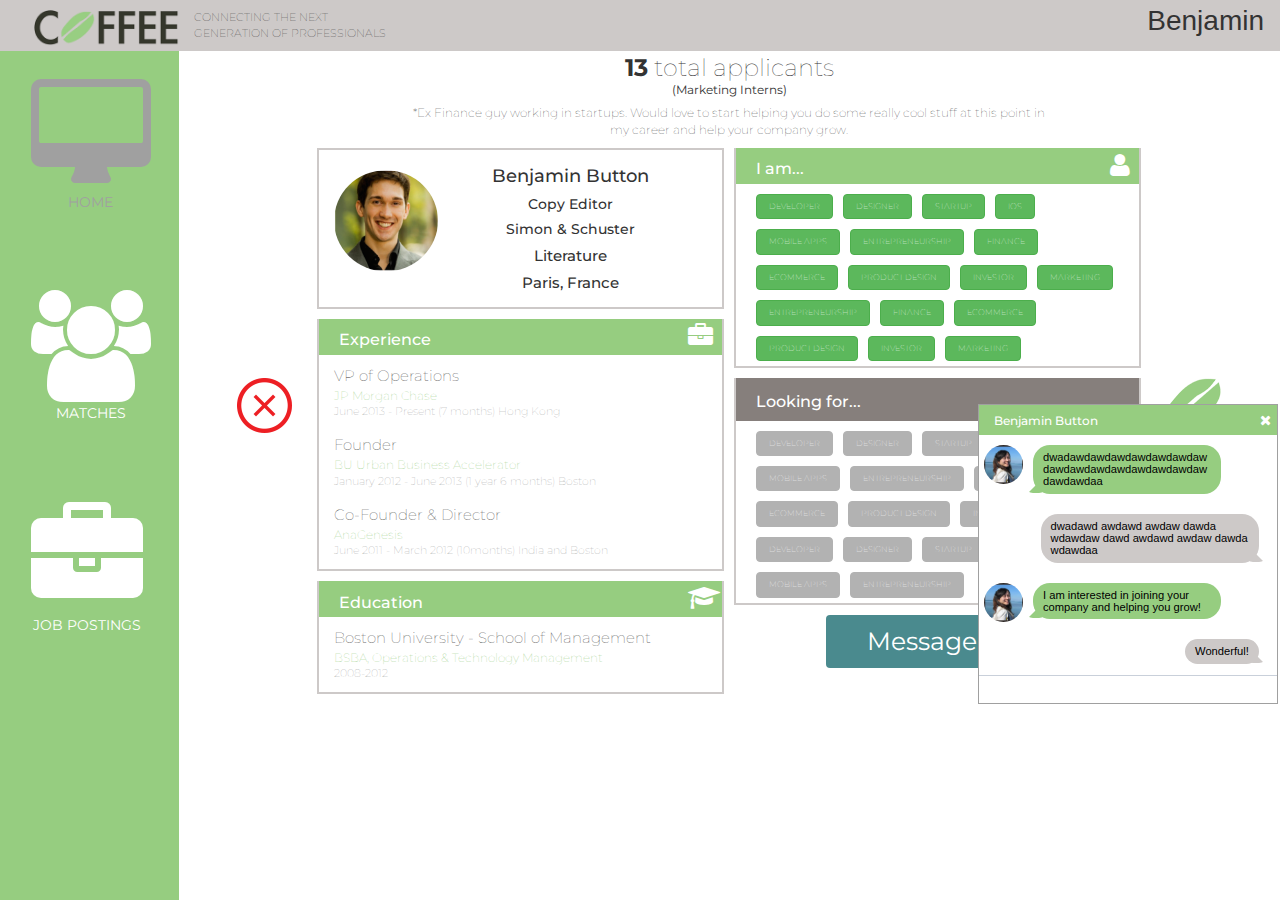
==== index.html @ e5b9ec15 "first commit" ====
<!DOCTYPE html>
<html lang="en">
  <head>
    <meta charset="utf-8">
    <meta http-equiv="X-UA-Compatible" content="IE=edge">
    <meta name="viewport" content="width=device-width, initial-scale=1">
    <meta name="description" content="">
    <meta name="author" content="">
    <link rel="icon" href="../../favicon.ico">
    <link rel="stylesheet" type="text/css" href="css/styles.css">
    <link rel="stylesheet" type="text/css" href="css/font-awesome.min.css">
    <link href='http://fonts.googleapis.com/css?family=Montserrat' rel='stylesheet' type='text/css'>
    <link rel="shortcut icon" href="img/coffeelogo.ico"/>
    <title>Coffee</title>

    <!-- Bootstrap core CSS -->
    <link href="css/bootstrap.min.css" rel="stylesheet">

    <!-- Custom styles for this template -->
    <link href="css/dashboard.css" rel="stylesheet">

    <script src="js/ie-emulation-modes-warning.js"></script>

    <!-- IE10 viewport hack for Surface/desktop Windows 8 bug -->
    <script src="js/ie10-viewport-bug-workaround.js"></script>

    <!-- HTML5 shim and Respond.js IE8 support of HTML5 elements and media queries -->
    <!--[if lt IE 9]>
      <script src="https://oss.maxcdn.com/html5shiv/3.7.2/html5shiv.min.js"></script>
      <script src="https://oss.maxcdn.com/respond/1.4.2/respond.min.js"></script>
    <![endif]-->

    <link rel="stylesheet" type="text/css" href="css/stylesheet.css">

    <script src="https://ajax.googleapis.com/ajax/libs/jquery/1.11.1/jquery.min.js"></script>
    <script type="text/javascript" src="js/jquery.easing.min.js"></script>
    <script type="text/javascript">
       
     </script>
  </head>

  <body>



    <div class="navbar navbar-inverse navbar-fixed-top" role="navigation">
      <div class="container-fluid">
        <div class="navbar-header">
          <button type="button" class="navbar-toggle" data-toggle="collapse" data-target=".navbar-collapse">
            <span class="sr-only">Toggle navigation</span>
            <span class="icon-bar"></span>
            <span class="icon-bar"></span>
            <span class="icon-bar"></span>
          </button>
          <a class="navbar-brand logo" href="#"><img src="img/logo.png" class="img-responsive" alt="Responsive image"></a>
        </div>
        <div id="punch-line"><p>Connecting the next generation of professionals</p></div>
        <div class="navbar name-identifier">
          <p id="user-name">Benjamin</p>
        </div>
      </div>
    </div> <!-- Nav Bar -->

    <div class="container-fluid">
      <div class="row">
        <div class="col-sm-3 col-md-2 sidebar">
          <ul class="nav nav-sidebar nav-tabs" role="tablist">
            <!-- <li class="active"><a href="#">Overview</a></li> -->
            
            <li class="active" id="no-highlight"><a href="#profile" role="tab" data-toggle="tab"><i class="fa fa-desktop"></i></i><span class="title">HOME</span></a></li>

            <li id="no-highlight"><a href="#matches" role="tab" data-toggle="tab"><i class="fa fa-users"></i><span class="title">MATCHES</span></a></li>
            <li id="no-highlight"><a href="#jobs" role="tab" data-toggle="tab"><i class="fa fa-briefcase"></i><span class="title">JOB POSTINGS</span></a></li>
          </ul>
          <!-- <ul class="nav nav-sidebar">
            <li><a href="">Nav item</a></li>
            <li><a href="">Nav item again</a></li>
            <li><a href="">One more nav</a></li>
            <li><a href="">Another nav item</a></li>
            <li><a href="">More navigation</a></li>
          </ul>
          <ul class="nav nav-sidebar">
            <li><a href="">Nav item again</a></li>
            <li><a href="">One more nav</a></li>
            <li><a href="">Another nav item</a></li>
          </ul> -->
        </div> <!-- Side Bar-->
        
        <div class="tab-content">
        <div class="tab-pane fade in active col-sm-9 col-sm-offset-3 col-md-10 col-md-offset-2 main" id="profile">
          <h3 class="text-center title"><strong>13</strong> total applicants</h3><p class="text-center quote">(Marketing Interns)</p>

          <div class="row placeholders wrapper">
            <div class="col-sm-1 swipe left">
              <button type="button" class="btn btn-reject"><img src="img/X.png"></button>
            </div>


            <div class="col-sm-10 placeholder" style="border: none;">
              <div class="popover-header"><p> *Ex Finance guy working in startups. Would love to start helping you do some really cool stuff at this point in my career and help your company grow.  </p></div>
              <div class="row">
                <div class="col-sm-6 left-col">
                  <div class="row">
                  <div class="col-sm-12 placeholder profile left-col">
                    <div class="row">
                      <div class="col-sm-4"><img class="img-responsive img-circle profile-pic" src="img/propic.png"></div>
                      <div class="col-sm-7">
                        <div class="sidebar-module sidebar-module-inset description">
                          <h4>Benjamin Button</h4>
                          <h5>Copy Editor</h5>
                          <h5>Simon & Schuster</h5>
                          <h6>Literature</h6>
                          <h6>Paris, France</h6>
                        </div>
                        </div>
                    </div>
                  </div>
                  </div>
                  <div class="row">
                    <div class="col-sm-12 placeholder left-col experience">
                    
                      <div class="col-sm-12 header"> <div class="col-sm-10"><h6 class="header-title">Experience</h6></div><div class="col-sm-1 col-sm-offset-1"><i class="fa fa-briefcase header-icon"></i></div></div>

                       <div class="row">
                        <div class="col-sm-12">
                          <h6 class="title-tag">VP of Operations</h6>
                          <p class="organization-tag">JP Morgan Chase</p>
                          <p class="time-tag">June 2013 - Present (7 months) Hong Kong</p>
                        </div>
                      </div>

                       <div class="row">
                        <div class="col-sm-12">
                          <h6 class="title-tag">Founder</h6>
                          <p class="organization-tag">BU Urban Business Accelerator</p>
                          <p class="time-tag">January 2012 - June 2013 (1 year 6 months) Boston</p>
                        </div>
                      </div>

                       <div class="row">
                        <div class="col-sm-12">
                          <h6 class="title-tag">Co-Founder & Director</h6>
                          <p class="organization-tag">AnaGenesis</p>
                          <p class="time-tag">June 2011 - March 2012 (10months) India and Boston</p>
                        </div>
                      </div>
                    </div>


                  </div>
                  <div class="row">
                    <div class="col-sm-12 placeholder left-col education">
                      <div class="col-sm-12 header"> <div class="col-sm-10"><h6 class="header-title">Education</h6></div><div class="col-sm-1 col-sm-offset-1"><i class="fa fa-graduation-cap header-icon"></i></div></div>
                      <div class="row">
                        <div class="col-sm-12">
                          <h6 class="title-tag">Boston University - School of Management</h6>
                          <p class="organization-tag">BSBA, Operations & Technology Management</p>
                          <p class="time-tag">2008-2012</p>
                        </div>
                      </div>
                    </div>
                    </div>
                </div>
                <div class="col-sm-6 right col">
                  <div class="row">
                    <div class="col-sm-12 placeholder right-col about">
                      <div class="col-sm-12 header" style="margin-bottom: 5px;"> <div class="col-sm-10"><h6 class="header-title">I am...</h6></div><div class="col-sm-1 col-sm-offset-1"><i class="fa fa-user header-icon"></i></div></div>
                      <div class="row">
                        <div class="col-sm-12">
                          <button class="btn btn-success user-tag">developer</button>
                          <button class="btn btn-success user-tag">designer</button>
                          <button class="btn btn-success user-tag">startup</button>
                          <button class="btn btn-success user-tag">iOS</button>
                          <button class="btn btn-success user-tag">Mobile Apps</button>
                          <button class="btn btn-success user-tag">Entrepreneurship</button>
                          <button class="btn btn-success user-tag">Finance</button>
                          <button class="btn btn-success user-tag">Ecommerce</button>
                          <button class="btn btn-success user-tag">Product Design</button>
                          <button class="btn btn-success user-tag">Investor</button>
                          <button class="btn btn-success user-tag">Marketing</button>

                          <button class="btn btn-success user-tag">Entrepreneurship</button>
                          <button class="btn btn-success user-tag">Finance</button>
                          <button class="btn btn-success user-tag">Ecommerce</button>
                          <button class="btn btn-success user-tag">Product Design</button>
                          <button class="btn btn-success user-tag">Investor</button>
                          <button class="btn btn-success user-tag">Marketing</button>

                        </div>
                      </div>
                    </div>
                  </div>
                  
                  <div class="row">
                    <div class="col-sm-12 placeholder right-col want">
                      <div class="col-sm-12 header-want" style="margin-bottom: 5px;"> <div class="col-sm-10"><h6 class="header-title">Looking for...</h6></div><div class="col-sm-1"></div></div>

                      <div class="row">
                        <div class="col-sm-12">
                          <button class="btn seeking-tag">developer</button>
                          <button class="btn seeking-tag">designer</button>
                          <button class="btn seeking-tag">startup</button>
                          <button class="btn seeking-tag">iOS</button>
                          <button class="btn seeking-tag">Mobile Apps</button>
                          <button class="btn seeking-tag">Entrepreneurship</button>
                          <button class="btn seeking-tag">Finance</button>
                          <button class="btn seeking-tag">Ecommerce</button>
                          <button class="btn seeking-tag">Product Design</button>
                          <button class="btn seeking-tag">Investor</button>
                          <button class="btn seeking-tag">Marketing</button>

                          <button class="btn seeking-tag">developer</button>
                          <button class="btn seeking-tag">designer</button>
                          <button class="btn seeking-tag">startup</button>
                          <button class="btn seeking-tag">iOS</button>
                          <button class="btn seeking-tag">Mobile Apps</button>
                          <button class="btn seeking-tag">Entrepreneurship</button>
                          



                        </div>
                      </div>
                    </div>
                  </div>
                  <div class="row">
                    <div class="col-sm-12 placeholder right-col message">
                    <button id="chatmessage" class="btn btn-message">Message <i class="fa fa-comment"></i></button>
                    </div>
                </div>
                </div>
              
           </div>


</div>
            <div class="col-sm-1 swipe right">
              <button type="button" class="btn btn-reject"><img src="img/coffeebean.png"></button>
            </div>
            
          </div>

        
 <div class="chatbox">
   <div class="row">
     <div class="col-sm-12 header stick" >
      <div class="chat-header">
       <h6 class="user-title">Benjamin Button</h6></div>
       <div class="uiSelector"><a class="" role="button"><i id="closechat" class="fa fa-times"></i></a></div>
     </div>
     <div class="chatter-wrap">
     <div class="col-sm-12 display-box">
      
      <div class="speech-col col-sm-12" id="speech-holder">
       
        <div class="row user-message">
          <div class="col-sm-2 image-col"><img class="img-responsive img-circle" src="img/manager.png"></div>
        <div class="col-sm-10"><p class="bubble green">dwadawdawdawdawdawdawdawdawdawdawdawdawdawdawdawdawdawdaa</p></div>
       </div>

       <div class="row sender-message">
         <div class="col-sm-12"><p class="bubble bubble-alt gray">dwadawd awdawd awdaw dawda wdawdaw dawd awdawd awdaw dawda wdawdaa</p></div>
       </div>
       


       <div class="row ">
          <div class="col-sm-2 image-col"><img class="img-responsive img-circle" src="img/manager.png"></div>
        <div class="col-sm-10"><p class="bubble green">I am interested in joining your company and helping you grow!</p></div>
       </div>

       <div class="row">
         <div class="col-sm-12">
           <p class="bubble bubble-alt gray">Wonderful!</p>
       <p class="bubble bubble-alt gray">How about we set up an interview for Monday afternoon?</p>
         </div>
       </div>

      </div>
       

     </div>
     <div class="col-sm-12 _552h"><textarea rows="1" id="chatwrite"class="chatinput"></textarea></div>
     </div>
   </div>
 </div>
        </div> <!--Profile-->




          <div class="tab-pane fade col-sm-9 col-sm-offset-3 col-md-10 col-md-offset-2 main" id="matches">
            <div class="tab content col-sm-6 left-col two" style="background-color: rgb(48, 42, 40);">
              
              <div class="nav">
                <ul class="nav nav-tabs" role="tablist">
                  <li class="active matches-tabs"><a href="#status" class="matches-tab" role="tab" data-toggle="tab">By Status</a></li>
                  <li class="matches-tabs"><a href="#position" class="matches-tab" role="tab" data-toggle="tab">By Position</a></li>
                </ul>
                <p id="approval"style="float: right;">Approved by</p>
              </div><!--Navbar-->
                
            

                <div class="row user-matches">
                  <div class="col-sm-12">
                <div class="tab-content" style="padding: 15px;">
                    <div class="tab-pane fade in active" id="status">
                      
                      <div class="applicant">
                        <div class="row">
                        <div class="col-sm-2 profile-pic-container"><img class="img-responsive img-rounded profile-pic" src="img/propic.png"></div>
                      <div class="col-sm-6">
                        <div class="sidebar-module sidebar-module-inset description">
                          <h4 id="user-name">Benjamin Button</h4>
                          <p>Hello Ruth, I saw that you were an iOS developer, and I was wondering if we might talk...</p>
                        </div>
                      </div>
                      <div class="col-sm-2"><button class="btn-round btn-approved"></button></div>
                      <div class="col-sm-2"><img src="img/manager.png" class="img-responsive img-rounded manager-pic"></div>
                      </div>
                      <div class="col-sm-10 col-sm-offset-2" style="border: 1px solid white;">   </div>
                      
                      </div>
                    </div>
                    <div class="tab-pane fade" id="position"></div>
                  </div>
                  </div>
              </div><!-- Row-->

            </div>

            <div class="col-sm-6 right-col two">
              <div class="anything">
        
                <ul class="nav nav-pills navbar-right">
                  <!-- <li class="active display-tabs"><a href="#">Regular Link</a></li> -->
                  <li class="display-tabs dropdown">
                    <a id="drop4" href="#" role="button" data-toggle="dropdown">More<span class="caret"></span></a>
                    <ul id="menu1" class="dropdown-menu" role="menu" aria-labelledby="drop4">
                      <li role="presentation">
                        <a class="dropdown" role="menuitem" tabindex="-1" href="http://twitter.com">One</a>
                      </li>
                      <li role="presentation">
                        <a class="dropdown" role="menuitem" tabindex="-1" href="http://twitter.com">Two</a>
                      </li>
                      <li role="presentation">
                        <a class="dropdown" role="menuitem" tabindex="-1" href="http://twitter.com">Three</a>
                      </li>
                    </ul>
                  </li>
                </ul>

              </div> <!--End of tab-->

             
                
                
                  
                  <div class="col-sm-12">

                    <div class="popover-header" style="padding: 0px;"><p>*Ex Finance guy working in startups. Would love to start helping you do some really cool stuff at this point in my career and help your company grow.</p></div>
                    
                    <div class="row">
                    <div class="col-sm-9 placeholder middle-col experience">
                    
                      <div class="col-sm-12 header"> <div class="col-sm-10"><h6 class="header-title">Experience</h6></div><div class="col-sm-1"><i class="fa fa-briefcase header-icon"></i></div></div>

                       <div class="row">
                        <div class="col-sm-12">
                          <h6 class="title-tag">VP of Operations</h6>
                          <p class="organization-tag">JP Morgan Chase</p>
                          <p class="time-tag">June 2013 - Present (7 months) Hong Kong</p>
                        </div>
                      </div>

                       <div class="row">
                        <div class="col-sm-12">
                          <h6 class="title-tag">Founder</h6>
                          <p class="organization-tag">BU Urban Business Accelerator</p>
                          <p class="time-tag">January 2012 - June 2013 (1 year 6 months) Boston</p>
                        </div>
                      </div>

                       <div class="row">
                        <div class="col-sm-12">
                          <h6 class="title-tag">Co-Founder & Director</h6>
                          <p class="organization-tag">AnaGenesis</p>
                          <p class="time-tag">June 2011 - March 2012 (10months) India and Boston</p>
                        </div>
                      </div>
                    </div>
                  </div>

                  <div class="row">
                    <div class="col-sm-9 placeholder middle-col education">
                      <div class="col-sm-12 header"> <div class="col-sm-10"><h6 class="header-title">Education</h6></div><div class="col-sm-1"><i class="fa fa-graduation-cap header-icon"></i></div></div>
                      <div class="row">
                        <div class="col-sm-12">
                          <h6 class="title-tag">Boston University - School of Management</h6>
                          <p class="organization-tag">BSBA, Operations & Technology Management</p>
                          <p class="time-tag">2008-2012</p>
                        </div>
                      </div>
                    </div>
                    </div>


                    <div class="row">
                    <div class="col-sm-9 placeholder middle-col about">
                      <div class="col-sm-12 header" style="margin-bottom: 5px;"> <div class="col-sm-10"><h6 class="header-title">I am...</h6></div><div class="col-sm-1"><i class="fa fa-user header-icon"></i></div></div>
                      <div class="row">
                        <div class="col-sm-12">
                          <button class="btn btn-success user-tag">developer</button>
                          <button class="btn btn-success user-tag">designer</button>
                          <button class="btn btn-success user-tag">startup</button>
                          <button class="btn btn-success user-tag">iOS</button>
                          <button class="btn btn-success user-tag">Mobile Apps</button>
                          <button class="btn btn-success user-tag">Entrepreneurship</button>
                          <button class="btn btn-success user-tag">Finance</button>
                          <button class="btn btn-success user-tag">Ecommerce</button>
                          <button class="btn btn-success user-tag">Product Design</button>
                          <button class="btn btn-success user-tag">Investor</button>
                          <button class="btn btn-success user-tag">Marketing</button>

                        </div>
                      </div>
                    </div>
                  </div>


                  <div class="row">
                    <div class="col-sm-9 placeholder middle-col want">
                      <div class="col-sm-12 header-want" style="margin-bottom: 5px;"> <div class="col-sm-10"><h6 class="header-title">Looking for...</h6></div><div class="col-sm-1"></div></div>

                      <div class="row">
                        <div class="col-sm-12">
                          <button class="btn btn-success seeking-tag">developer</button>
                          <button class="btn btn-success seeking-tag">designer</button>
                          <button class="btn btn-success seeking-tag">startup</button>
                          <button class="btn btn-success seeking-tag">iOS</button>
                          <button class="btn btn-success seeking-tag">Mobile Apps</button>
                          <button class="btn btn-success seeking-tag">Entrepreneurship</button>
                          <button class="btn btn-success seeking-tag">Finance</button>
                          <button class="btn btn-success seeking-tag">Ecommerce</button>
                          <button class="btn btn-success seeking-tag">Product Design</button>
                          <button class="btn btn-success seeking-tag">Investor</button>
                          <button class="btn btn-success seeking-tag">Marketing</button>

                        </div>
                      </div>
                    </div>
                  </div>

                  </div>
                
             

            </div>
        </div> <!--Matches-->
          
         <div  class="tab-pane fade" id="jobs">
          <div class="row">
           <div class="col-sm-6 col-sm-offset-2">

            <!-- multistep form -->
            <form id="msform">
            <!-- progressbar -->
            <ul id="progressbar">
            <li class="active">Work Environment</li>
            <li>Job Description</li>
            <li>Preview</li>
            </ul>

            <!-- fieldsets -->
            <fieldset>
            <h2 class="fs-title">The Work Environment</h2>
            <h3 class="fs-subtitle">Tell Us About Your Company</h3>
            <input type="text" name="companyname" placeholder="Company Name" />
            <input type="text" name="description" placeholder="Company Description" />
            <h2 style="text-align: left;" class="fs-title">Industry</h2>
            <span class="custom-dropdown custom-dropdown--green" style="display: inline-block; float: left; margin-right: 400px;">
              <select  class="custom-dropdown__select custom-dropdown__select--green" style="display:block;">
                <option value="Accounting">Accounting</option>
                <option value="Airlines">Airlines</option>
                <option value="Technology">Technology</option>
                <option value=""></option>

              </select>
            </span>
            <input type="button" name="next" class="next action-button" value="Next" />
            </fieldset>

            <fieldset>
            <h2 class="fs-title">The Position</h2>
            <h3 class="fs-subtitle">Tell Us About This Job</h3>
            <input type="text" name="jobtitle" placeholder="Job Title" />
            <input type="text" name="location" placeholder="Location" />
            <input type="text" name="aboutyou" placeholder="Who Should the Candidate Be?" />
            <input type="text" name="yourskills" placeholder="What Skills Should the Candidate Have?" />
            <input type="text" name="benefits" placeholder="Benefits" />
            <input type="text" name="description" placeholder="WunWun's frontend engineers are JavaScript professionals. Sometimes they're referred to as Ninjas, Assassins, or Rockstars, but we prefer calling them by their real names. As a frontend engineer, you'll be responsible for building, enhancing and maintaining our mobile & web apps, as well as our internal tools that are built in JavaScript. You'll build awesome libraries to get the job done right, and if it makes sense to, you'll release them under the MIT license to the world." />
            <input type="button" name="previous" class="previous action-button" value="Previous" />
            <input type="button" name="next" class="next action-button" value="Next" />
            </fieldset>

            <fieldset>
            <h2 class="fs-title">Preview</h2>
            <h3 class="fs-subtitle">We will never sell it</h3>
            <input type="text" name="fname" placeholder="First Name" />
            <input type="text" name="lname" placeholder="Last Name" />
            <input type="text" name="phone" placeholder="Phone" />
            <textarea name="address" placeholder="Address"></textarea>
            <input type="button" name="previous" class="previous action-button" value="Previous" />
            <input type="submit" name="submit" class="submit action-button" value="Submit" />
            </fieldset>
            </form>
            
            

           <!--  <div class="col-sm-6 post-job" id="first_step">
              <div class="page-header col-sm-6" style="margin-left: 40%">
                <h1>Example page header</h1>
              </div>

              <div class="form">
              <div class="col-sm-12 header" style="margin-bottom: 5px;"><div class="col-sm-10"><h6 class="header-title">Job Title</h6></div></div>
                  <div class="row">
                    <div class="col-sm-12 text-input">
                          <input type="text" name="jobtitle" id="jobtitle" value="jobtitle" placeholder="">
                    </div>
                  </div>
              </div>
              </div>

            <div class="col-sm-6 post-job" id="second_step">
                <div class="col-sm-12 header" style="margin-bottom: 5px;"> <div class="col-sm-10"><h6 class="header-title">Location</h6></div></div>
                  <div class="row">
                    <div class="col-sm-12 text-input">
                          <input placeholder="New York, NY">
                    </div>
                  </div>
              </div>

            <div class="col-sm-6 post-job hide">
                <div class="col-sm-12 header" style="margin-bottom: 5px;"> <div class="col-sm-10"><h6 class="header-title">Headline</h6></div></div>
                  <div class="row">
                    <div class="col-sm-12 text-input">
                          <textarea class="placeholder4"></textarea>
                    </div>
                  </div>
              </div>


              <div class="col-sm-6 post-job hide">
                  <div class="row">
                    <div class="col-sm-12" style="text-align: center;">
                          <h3>What <h2 style="color: rgb(150, 205, 128);">INDUSTRY</h2></h3> <h3>is your company in?</h3>
                    </div>
                  </div>
              </div>
              

              <div class="col-sm-6 post-job hide">
                <div class="col-sm-12 header" style="margin-bottom: 5px;"> <div class="col-sm-10"><h6 class="header-title">Industry</h6></div></div>
                  <div class="row">
                    <div class="col-sm-12 text-input">
                          <input>
                    </div>
                  </div>
              </div>

              <div class="col-sm-6 post-job hide">
                <div class="col-sm-12 header" style="margin-bottom: 5px;"> <div class="col-sm-10"><h6 class="header-title">Job Description</h6></div></div>
                  <div class="row">
                    <div class="col-sm-12 text-input">
                          <input>
                    </div>
                  </div>
              </div>

              <div class="col-sm-6 post-job hide">
                <div class="col-sm-12 header" style="margin-bottom: 5px;"> <div class="col-sm-10"><h6 class="header-title">Salary Range</h6></div></div>
                  <div class="row">
                    <div class="col-sm-12 text-input">
                          <input>
                    </div>
                  </div>
              </div>
              <div class="col-sm-1 col-sm-offset-6">
                <button class="btn btn-success btn-next">Next</button>
              </div> -->
              
           </div> <!--container-->

           <div class="col-xs-3 preview">
             <div class="phone-holder">
               <img  id="phoneoutline" src="img/iphone5outline-grey.svg">

               <div id="company_profile">
               <div class="col-sm-12 placeholder profile left-col">
                    <div class="row">
                      <div class="col-sm-4 company_pic_holder"><img class="img-responsive img-circle company_pic" src="img/fblogo.png"></div>
                      <div class="col-sm-8">
                        <div class="sidebar-module sidebar-module-inset description preview_description">
                          <h4>DB Administrator</h4>
                          <h5>Facebook Inc.</h5>
                          <h6>Internet</h5>
                          <h6>New York, NY USA</h6>
                        </div>
                        </div>
                    </div>
                  </div>
                </div>

               <div id="company_title">
                <div class="placeholder">
                 <div class="col-sm-12 header preview-header"> <div class="col-sm-10"><h6 class="preview-title">Company Overview</h6></div><div class="col-sm-2"><i class="fa fa-briefcase preview-icon"></i></div></div>

                       <div class="row">
                        <div class="col-sm-12 description-holder holder1">
                          <p class="preview_description">Founded in 2004, Facebook's mission is to give the power to share and make the world more open and connected. Please use Facebook to stay connected with friends and family, to discover what's gong on in the world, and to share and express what matters to them.</p>
                        </div>
                      </div>
                      </div>
               </div>

                 <div id="job_description">
                <div class="placeholder">
                 <div class="col-sm-12 header preview-header"> <div class="col-sm-10"><h6 class="preview-title">Job Description</h6></div><div class="col-sm-2"><i class="fa fa-briefcase preview-icon"></i></div></div>

                       <div class="row">
                        <div class="col-sm-12 description-holder holder2">
                          <p class="preview_description">Maintains database by identifying and solivng database requirements, supporting users.</p>
                        </div>
                      </div>
                      </div>
               </div>

               <div id="job_requirements">
                <div class="placeholder">
                 <div class="col-sm-12 header preview-header"> <div class="col-sm-10"><h6 class="preview-title">Requirements</h6></div><div class="col-sm-2"><i class="fa fa-briefcase preview-icon"></i></div></div>

                       <div class="row">
                        <div class="col-sm-12 description-holder holder3">
                          <p class="preview_description">Maintains database by identifying and solivng database requirements, supporting users.</p>
                        </div>
                      </div>
                      </div>
               </div>

             </div>
           </div> <!-- preview -->

         </div> <!--jobs-->
       </div>
      </div> <!-- tab-content -->
       
      </div>
    </div>

    <!-- Bootstrap core JavaScript
    ================================================== -->
    <!-- Placed at the end of the document so the pages load faster -->

    <script src="js/bootstrap.min.js"></script>
    <script type="text/javascript" src="js/jquery-ui.min.js"></script>
    <script src="js/docs.min.js"></script>
    <script type="text/javascript">

$("#closechat").click(function() {
  $("div.chatbox").toggleClass( "close-chat");
  
});

$("#chatmessage").click(function() {
  $("div.chatbox").removeClass( "close-chat");

});

$(".chat-header").click(function() {
  $("div.chatbox").toggleClass( "minimize-chat");
  $("div.stick").toggleClass("stick-bottom");
  $("div.chatter-wrap").toggleClass( "close-chat");
});


var height = 0;
$('div.speech-col p').each(function(i, value){
    height += parseInt($(this).height());
});

height += '';

$('.speech-col').animate({scrollTop: height});

    var observe;
if (window.attachEvent) {
    observe = function (element, event, handler) {
        element.attachEvent('on'+event, handler);
    };
}
else {
    observe = function (element, event, handler) {
        element.addEventListener(event, handler, false);
    };
}
function init () {
    var text = document.getElementById('chatwrite');
    function resize () {
        text.style.height = 'auto';
        text.style.height = text.scrollHeight+'px';
    }
    /* 0-timeout to get the already changed text */
    function delayedResize () {
        window.setTimeout(resize, 0);
    }
    observe(text, 'change',  resize);
    observe(text, 'cut',     delayedResize);
    observe(text, 'paste',   delayedResize);
    observe(text, 'drop',    delayedResize);
    observe(text, 'keydown', delayedResize);

    text.focus();
    text.select();
    resize();
}

init();



    </script>

    <script>
$(function() {
 
//jQuery time
var current_fs, next_fs, previous_fs; //fieldsets
var left, opacity, scale; //fieldset properties which we will animate
var animating; //flag to prevent quick multi-click glitches
 
$(".next").click(function(){
if(animating) return false;
animating = true;
 
current_fs = $(this).parent();
next_fs = $(this).parent().next();
 
//activate next step on progressbar using the index of next_fs
$("#progressbar li").eq($("fieldset").index(next_fs)).addClass("active");
 
//show the next fieldset
next_fs.show(); 
//hide the current fieldset with style
current_fs.animate({opacity: 0}, {
step: function(now, mx) {
//as the opacity of current_fs reduces to 0 - stored in "now"
//1. scale current_fs down to 80%
scale = 1 - (1 - now) * 0.2;
//2. bring next_fs from the right(50%)
left = (now * 50)+"%";
//3. increase opacity of next_fs to 1 as it moves in
opacity = 1 - now;
current_fs.css({'transform': 'scale('+scale+')'});
next_fs.css({'left': left, 'opacity': opacity});
}, 
duration: 800, 
complete: function(){
current_fs.hide();
animating = false;
}, 
//this comes from the custom easing plugin
easing: 'easeInOutBack'
});
});
 
$(".previous").click(function(){
if(animating) return false;
animating = true;
 
current_fs = $(this).parent();
previous_fs = $(this).parent().prev();
 
//de-activate current step on progressbar
$("#progressbar li").eq($("fieldset").index(current_fs)).removeClass("active");
 
//show the previous fieldset
previous_fs.show(); 
//hide the current fieldset with style
current_fs.animate({opacity: 0}, {
step: function(now, mx) {
//as the opacity of current_fs reduces to 0 - stored in "now"
//1. scale previous_fs from 80% to 100%
scale = 0.8 + (1 - now) * 0.2;
//2. take current_fs to the right(50%) - from 0%
left = ((1-now) * 50)+"%";
//3. increase opacity of previous_fs to 1 as it moves in
opacity = 1 - now;
current_fs.css({'left': left});
previous_fs.css({'transform': 'scale('+scale+')', 'opacity': opacity});
}, 
duration: 800, 
complete: function(){
current_fs.hide();
animating = false;
}, 
//this comes from the custom easing plugin
easing: 'easeInOutBack'
});
});
 
$(".submit").click(function(){
return false;
})
 
});
</script>
    
  </body>
</html>
---- css/styles.css ----
/** ios1-ios6 bubbles **/
.bubble {
  font-size: 0.8em;
  line-height: 1.1em;
  color: #FEFEFE;
  color: black;
  font-family: 'lucida grande', tahoma, verdana, arial, sans-serif;
  


 
  word-wrap: break-word;
  display: inline-block;
  

  box-sizing: border-box;
  float: left;
  width: auto;
  max-width: 80%;
  position: relative;
  clear: both;
  
  background: rgb(150, 205, 128);
  /*background-image: -webkit-gradient(linear, left bottom, left top, color-stop(0.15, #bee2ff), color-stop(1, #95c2fd));
  background-image: -webkit-linear-gradient(bottom, #bee2ff 15%, #95c2fd 100%);
  background-image: -moz-linear-gradient(bottom, #bee2ff 15%, #95c2fd 100%);
  background-image: -ms-linear-gradient(bottom, #bee2ff 15%, #95c2fd 100%);
  background-image: -o-linear-gradient(bottom, #bee2ff 15%, #95c2fd 100%);
  background-image: linear-gradient(bottom, #bee2ff 15%, #95c2fd 100%);
  filter: progid:DXImageTransform.Microsoft.gradient(GradientType=0,startColorstr='#95c2fd', endColorstr='#bee2ff');*/
 
  
  -webkit-border-radius: px;
  -moz-border-radius: 17px;
  border-radius: 17px;

 /* -webkit-box-shadow: inset 0 8px 5px rgba(255,255,255,0.65), 0 1px 2px rgba(0,0,0,0.2);
  -moz-box-shadow: inset 0 8px 5px rgba(255,255,255,0.65), 0 1px 2px rgba(0,0,0,0.2);
  box-shadow: inset 0 8px 5px rgba(255,255,255,0.65), 0 1px 2px rgba(0,0,0,0.2);*/
  margin-top: 5px;
  margin-bottom: 15px;
  padding: 6px 10px;
  word-wrap: break-word;
}

.bubble:before, .bubble:after {
  border-radius: 20px / 5px;
  content: '';
  display: block;
  position: absolute;
}
.bubble:before {
  border: 10px solid transparent;
  /*border-bottom-color: rgba(0,0,0,0.5);*/
  bottom: 0px;
  left: -7px;
  z-index: -2;
}
.bubble:after {
  border: 8px solid transparent;
  border-bottom-color: #bee2ff; /* arrow color */
  bottom: 1px;
  left: -5px;
}


.bubble-alt {
  float: right;
  margin-right: 8px;
}
.bubble-alt:before {
  left: auto;
  right: -7px;
}
.bubble-alt:after {
  left: auto;
  right: -5px;
}


/* green bubble */
.green {
  background: rgb(150, 205, 128);

}
.green:after {
  border-bottom-color: rgb(150, 205, 128);
}

/* grey bubble */
.gray {
  background: rgb(205, 201, 200);

}
.gray:after {
  border-bottom-color: rgb(205, 201, 200);
}

/* white bubble */
.white {
  background: #7acd47;
  background-image: -webkit-gradient(linear,left bottom,left top,color-stop(0.15, #e5e5e5),color-stop(1, #dbdbdb));
  background-image: -webkit-linear-gradient(bottom, #e5e5e5 15%, #dbdbdb 100%);
  background-image: -moz-linear-gradient(bottom, #e5e5e5 15%, #dbdbdb 100%);
  background-image: -ms-linear-gradient(bottom, #e5e5e5 15%, #dbdbdb 100%);
  background-image: -o-linear-gradient(bottom, #e5e5e5 15%, #dbdbdb 100%);
  background-image: linear-gradient(bottom, #e5e5e5 15%, #dbdbdb 100%);
  filter: progid:DXImageTransform.Microsoft.gradient(GradientType=0,startColorstr='#dbdbdb', endColorstr='#e5e5e5');
}
.white:after {
  border-bottom-color: #e5e5e5;
}

/* yellow bubble */
.yellow {
  background: #7acd47;
  background-image: -webkit-gradient(linear,left bottom,left top,color-stop(0.15, #fcf3c3),color-stop(1, #f4e371));
  background-image: -webkit-linear-gradient(bottom, #fcf3c3 15%, #f4e371 100%);
  background-image: -moz-linear-gradient(bottom, #fcf3c3 15%, #f4e371 100%);
  background-image: -ms-linear-gradient(bottom, #fcf3c3 15%, #f4e371 100%);
  background-image: -o-linear-gradient(bottom, #fcf3c3 15%, #f4e371 100%);
  background-image: linear-gradient(bottom, #fcf3c3 15%, #f4e371 100%);
  filter: progid:DXImageTransform.Microsoft.gradient(GradientType=0,startColorstr='#f4e371', endColorstr='#fcf3c3');
}
.yellow:after {
  border-bottom-color: #fcf3c3;
}

/* red bubble */
.red {
  background: #7acd47;
  background-image: -webkit-gradient(linear,left bottom,left top,color-stop(0.15, #ea8378),color-stop(1, #e2675a));
  background-image: -webkit-linear-gradient(bottom, #ea8378 15%, #e2675a 100%);
  background-image: -moz-linear-gradient(bottom, #ea8378 15%, #e2675a 100%);
  background-image: -ms-linear-gradient(bottom, #ea8378 15%, #e2675a 100%);
  background-image: -o-linear-gradient(bottom, #ea8378 15%, #e2675a 100%);
  background-image: linear-gradient(bottom, #ea8378 15%, #e2675a 100%);
  filter: progid:DXImageTransform.Microsoft.gradient(GradientType=0,startColorstr='#e2675a', endColorstr='#ea8378');
}
.red:after {
  border-bottom-color: #ea8378;
}

/* pink bubble */
.pink {
  background: #7acd47;
  background-image: -webkit-gradient(linear,left bottom,left top,color-stop(0.15, #ffbee3),color-stop(1, #f8a5ce));
  background-image: -webkit-linear-gradient(bottom, #ffbee3 15%, #f8a5ce 100%);
  background-image: -moz-linear-gradient(bottom, #ffbee3 15%, #f8a5ce 100%);
  background-image: -ms-linear-gradient(bottom, #ffbee3 15%, #f8a5ce 100%);
  background-image: -o-linear-gradient(bottom, #ffbee3 15%, #f8a5ce 100%);
  background-image: linear-gradient(bottom, #ffbee3 15%, #f8a5ce 100%);
  filter: progid:DXImageTransform.Microsoft.gradient(GradientType=0,startColorstr='#f8a5ce', endColorstr='#ffbee3');
}
.pink:after {
  border-bottom-color: #ffbee3;
}
---- css/dashboard.css ----
/*
 * Base structure
 */

/* Move down content because we have a fixed navbar that is 50px tall */
body {
  padding-top: 50px;
}


/*
 * Global add-ons
 */

.sub-header {
  padding-bottom: 10px;

}

/*
 * Top navigation
 * Hide default border to remove 1px line.
 */
.navbar-fixed-top {
  border: 0;
}

/*
 * Sidebar
 */

/* Hide for mobile, show later */
.sidebar {
  display: none;
}
@media (min-width: 768px) {
  .sidebar {
    position: fixed;
    top: 51px;
    bottom: 0;
    left: 0;
    z-index: 1000;
    display: block;
    padding: 20px;
    overflow-x: hidden;
    overflow-y: auto; /* Scrollable contents if viewport is shorter than content. */
    background-color: #f5f5f5;
    border-right: 0px solid #eee;
  }
}

/* Sidebar navigation */
.nav-sidebar {
  margin-right: -21px; /* 20px padding + 1px border */
  height: 580px;
  margin-left: -20px;
}
.nav-sidebar > li > a {
  padding-right: 20px;
  padding-left: 20px;
}
.nav-sidebar > .active > a,
.nav-sidebar > .active > a:hover,
.nav-sidebar > .active > a:focus {
  color: #fff;
  background-color: #428bca;
}

/*
 * Main content
 */

.main {
 
}
@media (min-width: 768px) {
  .main {
   
    
  }
}
.main .page-header {
  margin-top: 0;
}


/*
 * Placeholder dashboard ideas
 */

.placeholders {
  width: 100%:;
  margin-bottom: 30px;
  text-align: center;
}
.placeholders h4 {
  margin-bottom: 0;
}
.placeholder {
  margin-bottom: 20px;
}
.placeholder img {
  display: inline-block;
  border-radius: 50%;
}
---- css/stylesheet.css ----
* {
	font-family: 'Montserrat';
}

/*THIS IS FOR THE NAV BAR */
.navbar {
	padding-bottom: 0px;
	font-size: 2em;
}

.navbar-header {
	width: 150px;
}

#punch-line {
	margin-top: 10px;
	font-size: 11px;
	width: 200px;
	display: inline-block;
	font-weight: 100;
	text-transform: uppercase;
}

.name-identifier {
	display: inline-block;
	float: right;
	font-size: 1em;
	margin-bottom: 0px;
}

.page-header {
	border-color: transparent; /* Removes weird border on page-header*/
}

.navbar-inverse {
	background-color: rgb(205, 201, 200);
	border-color: transparent;
}

.navbar-inverse .navbar-collapse {
	border-color: transparent;
}

.navbar-inverse .navbar-nav>li>a {
	color: black;
}

.navbar input {
	margin: 0 auto;
}

.container-fluid .navbar-header {
	margin-left: 24px;
	margin-right: 5px;
}

.logo {	
	padding: 10px;
}

#user-name {
	margin-bottom: 0px;
	font-family: 'lucida grande', tahoma, verdana, arial, sans-serif;
	font-size: 1em;
	font-weight: 100;
}

/* THIS IS FOR SIDE BAR*/

.sidebar {
	background-color: rgb(150, 205, 128);
	top: 50px;
}

.nav-tabs {
	border: 0px;
}

.no-highlight:hover {
	border: 0px;
}

.nav-tabs>li.active >a,.nav-tabs>li.active >a:hover, .nav-tabs>li.active >a:focus  {
border: 0px solid inherit;
background-color: inherit;
}

.nav-tabs > li {
  float: left;
  margin-bottom: -1px;
}
.nav-tabs > li > a {
  margin-right: 2px;
  line-height: 1.42857143;
  border: 0px solid transparent;
  border-radius: 4px 4px 0 0;
  /*MOST .nav-tabs are TO REMOVE THE BORDER on HOVER */ 
}
.nav-tabs > li > a:hover {
  border-color: #eee #eee #ddd;
}
.nav-tabs > li.active > a,
.nav-tabs > li.active > a:hover,
.nav-tabs > li.active > a:focus {
  color: rgb(160, 160, 160);
  cursor: default;
  background-color: transparent;
  border: 0px solid #ddd;
  border-bottom-color: transparent;
}

#no-highlight {
	margin-left: 6%;
} /*Centering the sidebar icons*/

.col-md-2 {
	/* Editing the width of sidebar*/
	width: 14%;
}

.sidebar ul li a:hover{
	color: rgb(160, 160, 160); /* Controls hover color for sidebar icons*/
}

#no-highlight :hover {
	background-color: transparent;
}

.sidebar ul li {
	margin-bottom: 33%; /* Spacing between icons*/
}


.sidebar .fa {
	font-size: 8em;
	display: block; /* Makes sure the Font Awesome icons are displaying block, so the text will be below.*/
}
.container-fluid .row a {
	color: white;
	text-align: center;
	/* Centers the icons on side bar*/
}


span.title {
	font-style: normal;
	margin: 0 auto;
}

/* THIS IS FOR THE CONTENT SECTION*/

.placeholder {
	padding-right: 0px;
	padding-left: 0px;
	border: 2px solid rgb(205, 201, 200);
	border-bottom: 2px solid rgb(205, 201, 200);
	border-right: 2px solid rgb(205, 201, 200);
	border-left: 2px solid rgb(205, 201, 200);
}

h3.title {
	font-weight: 100;
	margin-bottom: 0px;
	margin-top: 5px;
}

p.quote {
	font-size: 12px;
	margin-bottom: 5px;
}

.wrapper {
	height: 580px;
}

.swipe {
	margin-top: 26.5%;
	padding: 0px;
}

.col-md-offset-2 {
	margin-left: 15.5%;
}

.header {
	background-color: rgb(150, 205, 128);
	padding-top: 5px;
	padding-bottom: 5px;
	padding-right: 18px;
}

.header h6 {
	text-align: left;
	margin-top: 7.5px;
	margin-bottom: 0px;
	color: white;
}

.header-want{
	background-color: rgb(134, 127, 124);
	padding-top: 5px;
	color: white;
	text-align: left;
	
	margin-bottom: 0px;
	color: white;
}

.header-title {
	font-size: 16px;
}

.header-icon {
	font-size: 25px;
	color: white;
	
}

		/* LEFT CONTAINER*/

.tab-content .tab-pane {
	padding-left: 14px;
}

.tab-content .tab-pane .wrapper {
	margin-bottom: 0px;
}

.tab-content .tab-pane .wrapper .col-sm-10 {
	margin-bottom: 0px;
}

.row {
	margin-left: 0px;
	margin-right: 0px;
}

.left-col {
	margin-bottom: 0px;
}

.left-col .row > .col-sm-12 {
	padding-bottom: 5px;
}

.popover-header {
	padding: 0 100px;
	font-size: 12px;
	font-weight: 100;
}

.profile {
	height: 150px;
	height: 100%;
	margin-bottom: 10px;
}

.profile-pic {
	position: relative;
  	top: 50%;
  	-webkit-transform: translateY(20%);
  	-ms-transform: translateY(20%);
  	transform: translateY(20%);
}

.description {
	margin-top: 8.5%;
}

.experience {
	height: 240px;
	height: 100%;
	margin-bottom: 10px;
	border-top: white;
}

.education {
	height: 110px;
	height: 100%;
	margin-bottom: 10px;
	border-top: white;
}

.title-tag {
text-align: left;
font-weight: lighter;
margin-top: 13px;
margin-bottom: 0px;
}

.organization-tag {
text-align: left;
font-size: 12px;
font-weight: lighter;
color: rgb(150, 205, 128);
margin-top: 2px;
margin-bottom: 0px;
}

.time-tag {
text-align: left;
font-weight: lighter;
font-size: 11px;
margin-top: 0px;
margin-bottom: 0px;
color: rgb(160, 160, 160);
}

		/* RIGHT CONTAINER*/
.right-col {

	margin-bottom: 0px;
}

.col-sm-6, .col-sm-5, .col-sm-10 {
	padding-right: 5px;
	padding-left: 5px;
}

.about {
	height: 200px;
	height: 100%;
	margin-bottom: 10px;
	border-top: white;
}

.user-tag {
	font-size: 8px;
	font-weight: lighter;
	margin: 5px;
	text-transform: uppercase;
	float: left;
}



.seeking-tag {
	color: white;
	font-size: 8px;
	font-weight: lighter;
	margin: 5px;
	text-transform: uppercase;
	float: left;
	background-color: rgb(178, 178, 178);
	border-color: rgb(178, 178, 178);
}

.fa-user {
	margin-left: 5px; /* Adjusting User-icon's position*/
}

.want {
	height: 240px;
	height: 100%;
	/*margin-bottom: 30%;*/
	border-top: white;
}

.message {
	border: none;
}

.btn:hover,
.btn:focus {
  color: transparent;
  text-decoration: none;
}

.btn-message {
	margin-top: 10px;
	padding: 8px 40px;
	font-size: 25px;
}

.btn-message:hover,
.btn-message:focus,
.btn-message:active,
.btn-message.active,
.open .dropdown-toggle.btn-message {
  color: white;
  background-color: rgb(74, 138, 142);
  
}

.btn-message {
  color: #fff;
  background-color: rgb(74, 138, 142);
  
}

.btn-message:active,
.btn-message.active,
.open .dropdown-toggle.btn-message {
  background-image: none;
}
.btn-message.disabled,
.btn-message[disabled],
fieldset[disabled] .btn-message,
.btn-message.disabled:hover,
.btn-message[disabled]:hover,
fieldset[disabled] .btn-message:hover,
.btn-message.disabled:focus,
.btn-message[disabled]:focus,
fieldset[disabled] .btn-message:focus,
.btn-message.disabled:active,
.btn-message[disabled]:active,
fieldset[disabled] .btn-message:active,
.btn-message.disabled.active,
.btn-message[disabled].active,
fieldset[disabled] .btn-message.active {
  background-color:rgb(74, 138, 142);
 
}
.btn-message .badge {
  color: rgb(74, 138, 142);
  background-color: #fff;
}

.chatbox {
	width: 300px;
	height: 300px;
	background-color: white;
	position: absolute;
	margin-left: 72.5%;
	z-index: 50000;
	border: 1px solid rgb(160, 160, 160);
	bottom: 0;
	right: 5;
	font-family: Helvetica, Arial, 'lucida grande', tahoma, verdana, arial, sans-serif;
}

.chatbox .row .col-sm-12 {
	overflow: scroll;
	padding-right: 6px;
	bottom: 0;
	right: 5;
}

.chatbox .row .col-sm-12 .user-title {
	font-size: 12px;
	margin-top: 0px;
	display: inline-block;
	bottom: 0;
}

.chatbox .row .col-sm-12 .uiSelector {
	display: inline-block;
	float: right;
	cursor: pointer;
}

.display-box {
	height: 240px;
	bottom: 0;
}

._552h {
	border-top: 1px solid #c9d0da;
	cursor: text;
	max-height: 77px;
	overflow-x: hidden;
	overflow-y: auto;
	padding: 3.5px;
	position: relative;
	resize: none;
	outline: none;
	margin: 0;
}

.chatinput {
	overflow: hidden;
	padding: 0;
	outline: none;
	resize: none;
	border: 0 none white;
	height: 1em;
	font-size: 12px;
	font-weight: lighter;

	font-family: Helvetica, Arial, 'lucida grande', tahoma, verdana, arial, sans-serif;
	color: black;
}

.chat-header {
	width: 93%;
	display: inline-block;
}

.close-chat {
	display: none;
}

.minimize-chat {
	height: 0px;
	margin-bottom: 3%;
	border: 0px;
}

.stick-bottom {
	position: fixed;
}

.chatbox .row .display-box {
	padding: 0px;
	padding-right: 0px;
	width: 300px;
}

.speech-col {
	margin-top: 5px;
	padding: 0px;
	overflow: auto;

}

.chatbox .image-col {
	padding: 5px;
	
}



/*This is for the Matches Tab*/

#matches {
	margin-left: 12%;
	width: 90%;
}

.two {
	height: 635px;
	overflow: scroll;
}

.matches-tabs {
	background-color: rgb(70, 63, 61);
	margin-left: 10px;
}


.active .matches-tabs {
color: red;
}

.nav-tabs > li.active > a.matches-tab {
	margin-right: 2px;
	line-height: 1.42857143;
	color: rgb(160, 160, 160);
}

.nav-tabs > li > a.matches-tab {
	margin-right: 2px;
	line-height: 1.42857143;
	color: white;
}

#approval {
	color: white;
	margin-right: 27px;
	margin-bottom: 0px;
}

.user-matches {
	color: white;
}

.user-matches .profile {
	margin-bottom: 10px;
}

div.user-matches .profile-pic {
	margin-top: 0%;
	height: 68px;
}

.profile-pic-container {
	padding: 0px;
}

div.user-matches .description {
	margin-top: 3%;
}

div.user-matches .description h4  {
	margin-bottom: 5px;
	margin-top: 5px;
	font-size: 14px;
}

div.user-matches .description h5  {
	margin-bottom: 5px;
	margin-top: 5px;
	font-size: 12px;
}

div.user-matches .description h6 {
	margin-bottom: 5px;
	margin-top: 5px;
	font-size: 10px;
}

div.user-matches .description p {
	margin-bottom: 5px;
	margin-top: 5px;
	font-size: 9px;
	font-weight: 100;
}

.btn:focus,
.btn:active:focus,
.btn.active:focus {
  outline: none;
}
.btn:hover,
.btn:focus {
  color: #333;
  text-decoration: none;
}
.btn:active,
.btn.active {
  background-image: none;
  outline: 0;
}

.btn-reject {
	background-color: transparent;
	color: transparent;
	border-color: transparent;
	outline: none;
	border: none;
	background: none transparent;
}

.btn-reject img {
	background-color: transparent;
	color: transparent;
	border-color: transparent;
	outline: none;
	border: none;
	background: none transparent;
}

.btn-round {
	display: inline-block;
	margin-top: 50%;
	font-weight: 100;
	vertical-align: middle;
	cursor: pointer;
	background-image: none;
	border: 1px solid white;
	white-space: nowrap;
	font-size: 14px;
	line-height: 1.42857143;
	width: 15px;
	height: 15px;
	border-radius: 50%;
}

.btn-approved {
	background-color: rgb(150, 205, 128);
}

img.manager-pic {
	margin-top: 20%;
	height: 45px;
}

.display-tabs {
	background-color: rgb(70, 63, 61);
	margin-left: 10px;
}

.container-fluid .row .dropdown {
	color: black;
}

.nav-pills > li > a,
.nav-pills > li > a:hover,
.nav-pills > li > a:focus {
  color: rgb(205, 201, 200);
  background-color: rgb(70, 63, 61);
  ;
}

.middle-col {
	margin-left: 13%;
}

.arrow-right {
	border-top: 10px solid transparent;
	border-bottom: 10px solid transparent;
	border-right: 10px solid green;
}



/* POSTING JOBS*/

.post-job {
	margin-left: 32%;
}

.text-input {
	padding: 0px;
}

input {
	width: 100%;
	
	color: black;
	display: inline-block;
}

textarea {
	width: 100%;
	height: 150px;
	color: gray;
	display: inline-block;
}
textarea.placeholder4 {
	color: gray;
}

.btn-next {
	margin-top: 25%;
	text-align: center;
	margin-left: 40%;
}


/*form styles*/
#msform {

margin: 50px auto;
margin-top: 20px;
text-align: center;
position: relative;
}
#msform fieldset {
background: white;
border: 0 none;
border-radius: 3px;
box-shadow: 0 0 15px 1px rgba(0, 0, 0, 0.4);
padding: 20px 30px;
box-sizing: border-box;
width: 80%;
margin: 0 10%;
margin-bottom: 10%;
/*stacking fieldsets above each other*/
position: absolute;
}
/*Hide all except first fieldset*/
#msform fieldset:not(:first-of-type) {
display: none;
}
/*inputs*/
#msform input, #msform textarea {
padding: 15px;
border: 1px solid #ccc;
border-radius: 3px;
margin-bottom: 10px;
width: 100%;
box-sizing: border-box;
font-family: montserrat;
color: #2C3E50;
font-size: 13px;
}
/*buttons*/
#msform .action-button {
display: inline;
margin: 0 auto;
margin-top: 10px;
width: 100px;
background: #27AE60;
font-weight: bold;
color: white;
border: 0 none;
border-radius: 1px;
cursor: pointer;
padding: 10px 5px;

}
#msform .action-button:hover, #msform .action-button:focus {
box-shadow: 0 0 0 2px white, 0 0 0 3px #27AE60;
}
/*headings*/
.fs-title {
font-size: 15px;
text-transform: uppercase;
color: #2C3E50;
margin-bottom: 10px;
}
.fs-subtitle {
font-weight: normal;
font-size: 13px;
color: #666;
margin-bottom: 20px;
}
/*progressbar*/
#progressbar {
margin-bottom: 30px;
padding-left: 10%;
padding-right: 10%;
overflow: hidden;
/*CSS counters to number the steps*/
counter-reset: step;
}
#progressbar li {
list-style-type: none;
color: black;
text-transform: uppercase;
font-size: 9px;
width: 33.33%;
float: left;
position: relative;
}
#progressbar li:before {
content: counter(step);
counter-increment: step;
width: 20px;
line-height: 20px;
display: block;
font-size: 10px;
color: #333;
background: white;
border-radius: 3px;
margin: 0 auto 5px auto;
}
/*progressbar connectors*/
#progressbar li:after {
content: '';
width: 100%;
height: 2px;
background: white;
position: absolute;
left: -50%;
top: 9px;
z-index: -1; /*put it behind the numbers*/
}
#progressbar li:first-child:after {
/*connector not needed before the first step*/
content: none;
}
/*marking active/completed steps green*/
/*The number of the step and the connector before it = green*/
#progressbar li.active:before, #progressbar li.active:after {
background: #27AE60;
color: white;
}

/* This is the select dropdown*/
.custom-dropdown--large {
    font-size: 1.5em;
}

.custom-dropdown--small {
    font-size: .7em;
}

.custom-dropdown__select{
    font-size: inherit; /* inherit size from .custom-dropdown */
    padding: .5em; /* add some space*/
    margin: 0; /* remove default margins */
}

.custom-dropdown__select--white {
    background-color: #fff;
    color: #444;    
}

.custom-dropdown__select--green {
	background-color: #27AE60;
	color: black;
}

@supports (pointer-events: none) and
      ((-webkit-appearance: none) or
      (-moz-appearance: none) or
      (appearance: none)) {

    .custom-dropdown {
        position: relative;
        display: inline-block;
        vertical-align: middle;
    }

    .custom-dropdown__select {
        padding-right: 2.5em; /* accommodate with the pseudo elements for the dropdown arrow */
        border: 0;
        border-radius: 3px;
        -webkit-appearance: none;
        -moz-appearance: none;
        appearance: none;    
    }

    .custom-dropdown::before,
    .custom-dropdown::after {
        content: "";
        position: absolute;
        pointer-events: none;
    }

    .custom-dropdown::after { /*  Custom dropdown arrow */
        content: "\25BC";
        height: 1em;
        font-size: .625em;
        line-height: 1;
        right: 1.2em;
        top: 50%; margin-top: -.5em;
        color: black;
    }

    .custom-dropdown::before { /*  Custom dropdown arrow cover */
        width: 2em;
        right: 0; top: 0; bottom: 0;
        border-radius: 0 3px 3px 0;
    }

    .custom-dropdown__select[disabled] {
        color: rgba(0,0,0,.3);
    }

    .custom-dropdown.custom-dropdown--disabled::after {
        color: rgba(0,0,0,.1);
    }

    /* White dropdown style */
    .custom-dropdown--white::before {
        top: .5em; bottom: .5em;
        background-color: #fff;
        border-left: 1px solid rgba(0,0,0,.1);
    }

    .custom-dropdown--white::after {
        color: rgba(0,0,0,.9);
    }

    /* Green dropdown style */
     .custom-dropdown--green::before {
        top: .5em; bottom: .5em;
        background-color: #27AE60;
        border-left: 1px solid #27AE60;
    }

    .custom-dropdown--green::after {
        color:rgba(0,0,0,.4);
    }
    /* FF only temp fix */
    @-moz-document url-prefix() {
        .custom-dropdown__select             { padding-right: .9em }
        .custom-dropdown--large .custom-dropdown__select { padding-right: 1.3em }
        .custom-dropdown--small .custom-dropdown__select { padding-right: .5em }
    }
}

/*Preview*/

.preview {
	
}

#phoneoutline {
	margin-top: 10px;
	width: 291.891px;
	z-index: 2;
	position: relative;
}

.preview-icon {
	color: white;
	font-size: 1em;
	margin-left: 10px;
	margin-top: 5.5px;
}

.description-holder {
	padding: 5px;
}

.holder2 {
	height: 60px;
}

.holder3 {
	height: 67px;
}

.preview_description {
	font-size: 0.65em;
	margin: 0 auto;
}

.preview_description h4 {
	font-size: 1.5em;
}

.preview_description h5, h6 {
	font-size: 1.1em;
}

.preview-header {
	padding-top: 0;
	background-color: gray;
	padding-left: 5px;
}

.company_pic_holder {
	padding: 0px;
}

.company_pic_holder .company_pic {
	border-radius: 0%;
	margin: 10px 0px 0px 5px;
	vertical-align: center;
	
}

#company_profile {
	position: absolute;
	top: 105px;
	width: 239px;
	left: 43px;
}

#company_title {
	position: absolute;
	top: 210px;
	width: 239px;
	left: 43px;
}

#job_description {
	position: absolute;
	top: 328px;
	width: 239px;
	left: 43px;
}

#job_requirements {
	position: absolute;
	top: 425px;
	width: 239px;
	left: 43px;
}



/* */
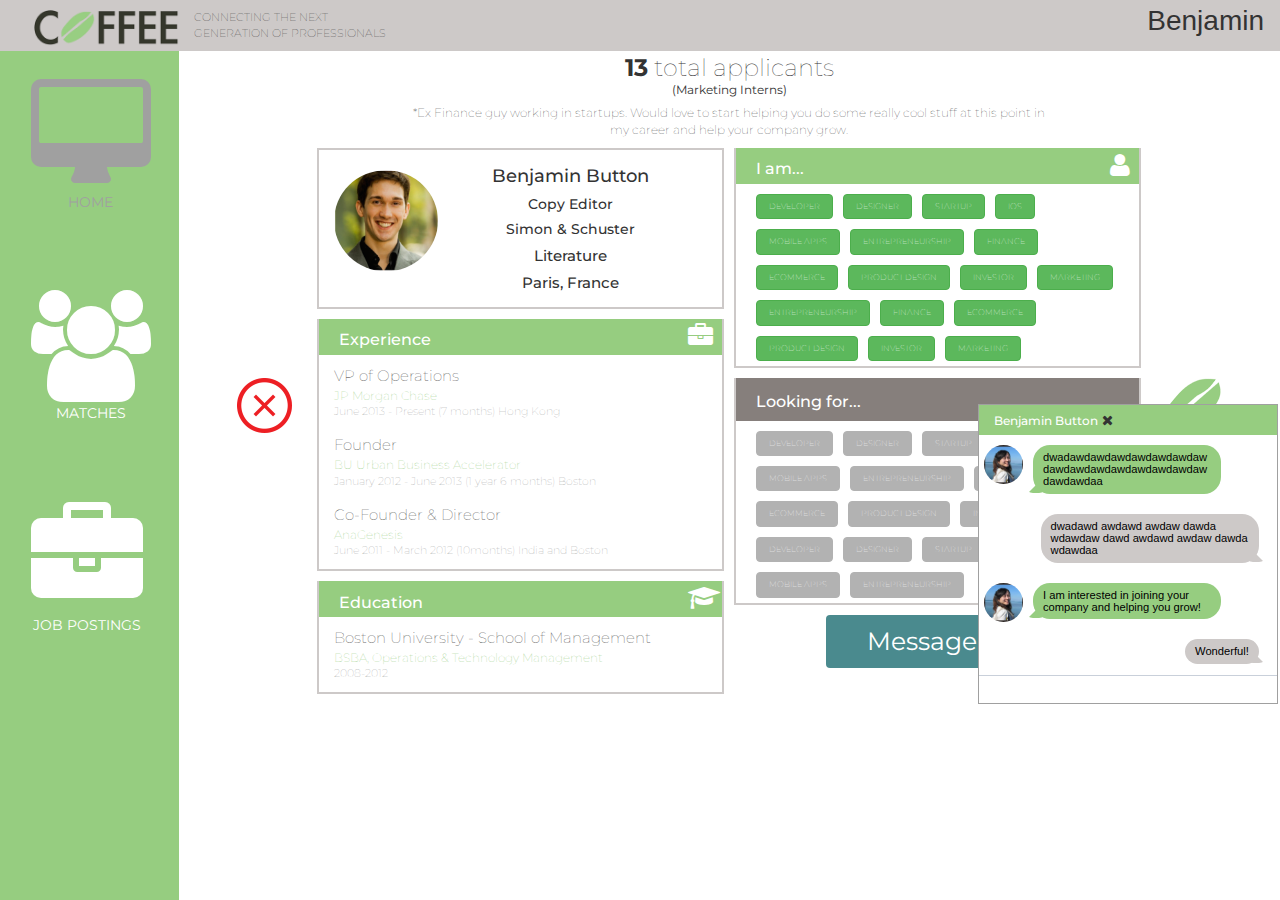
==== commit beaafb02: "fixed chatbox" ====
--- a/index.html
+++ b/index.html
@@ -11,7 +11,7 @@
     <link rel="stylesheet" type="text/css" href="css/font-awesome.min.css">
     <link href='http://fonts.googleapis.com/css?family=Montserrat' rel='stylesheet' type='text/css'>
     <link rel="shortcut icon" href="img/coffeelogo.ico"/>
-    <title>Coffee</title>
+    <title>Coffee Jobs</title>
 
     <!-- Bootstrap core CSS -->
     <link href="css/bootstrap.min.css" rel="stylesheet">
@@ -245,8 +245,10 @@
    <div class="row">
      <div class="col-sm-12 header stick" >
       <div class="chat-header">
-       <h6 class="user-title">Benjamin Button</h6></div>
-       <div class="uiSelector"><a class="" role="button"><i id="closechat" class="fa fa-times"></i></a></div>
+       <h6 class="user-title">Benjamin Button</h6>
+        <i id="closechat" class="fa fa-times"></i>
+      </div>
+       <div class="uiSelector"><a class="" role="button"></a></div>
      </div>
      <div class="chatter-wrap">
      <div class="col-sm-12 display-box">
@@ -675,6 +677,15 @@
 
 $("#chatmessage").click(function() {
   $("div.chatbox").removeClass( "close-chat");
+  
+  if($('div.chatbox').hasClass('minimize-chat')){
+      $('div.chatbox').removeClass('minimize-chat');
+  }
+
+  if($('div.chatter-wrap').hasClass('close-chat')) {
+    $('div.chatter-wrap').removeClass('close-chat');
+    $('div.stick').removeClass('stick-bottom');
+  }
 
 });
 
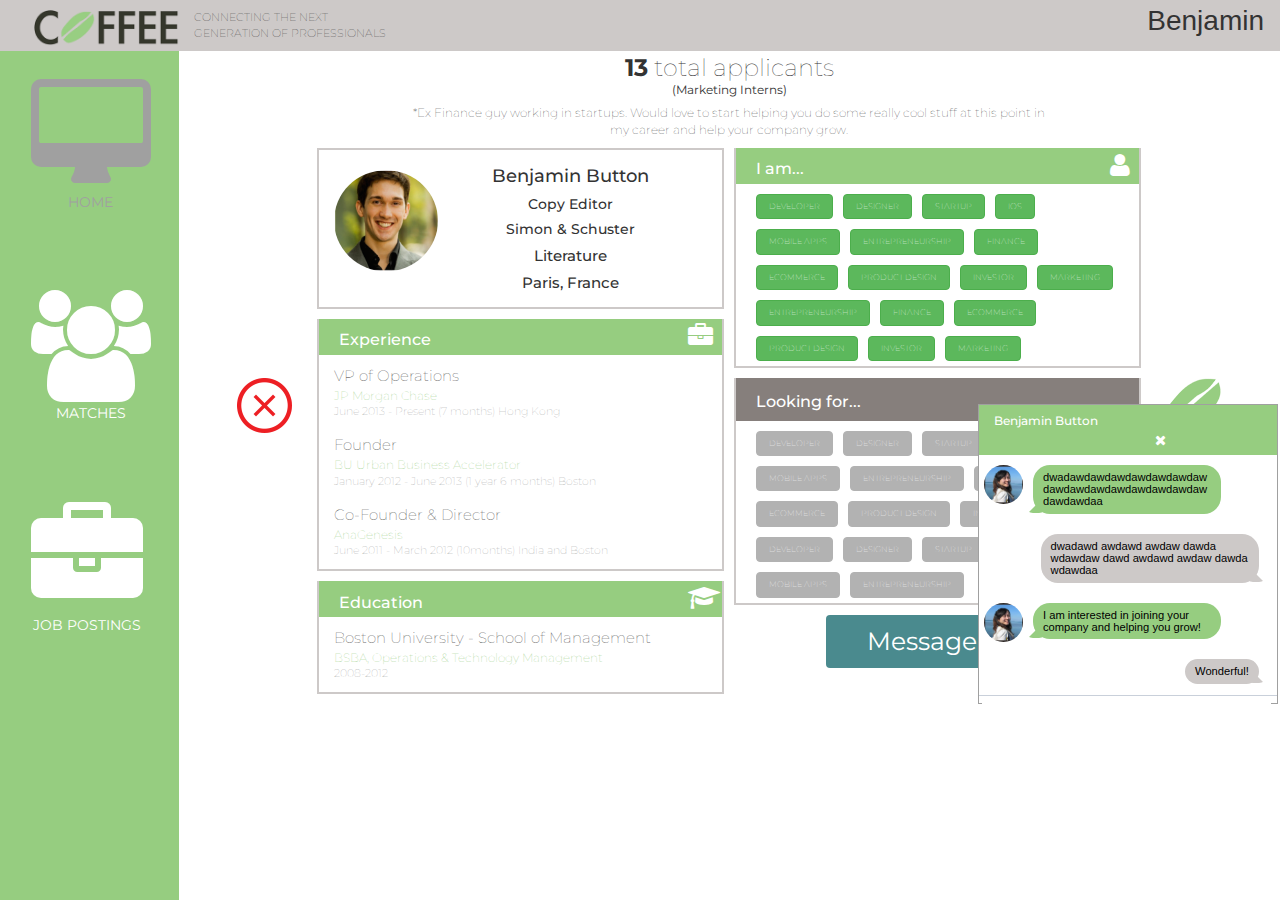
==== commit 759b7d0f: "updated colors" ====
--- a/index.html
+++ b/index.html
@@ -485,9 +485,151 @@
               <select  class="custom-dropdown__select custom-dropdown__select--green" style="display:block;">
                 <option value="Accounting">Accounting</option>
                 <option value="Airlines">Airlines</option>
-                <option value="Technology">Technology</option>
-                <option value=""></option>
-
+                <option value="Alternative Dispute Resolution">Alternative Dispute Resolution</option>
+                <option value="Alternative Medicine">Alternative Medicine</option>
+                <option value="Animation">Animation</option>
+                <option value="Apparel/Fashion">Apparel/Fashion</option>
+                <option value="Architecture/Planning">Architecture/Planning</option>
+                <option value="Arts/Crafts">Arts/Crafts</option>
+                <option value="Automotive">Automotive</option>
+                <option value="Aviation/Aerospace">Aviation/Aerospace</option>
+                <option value="Banking/Mortgage">Banking/Mortgage</option>
+                <option value="Biotechnology/Greentech">Biotechnology/Greentech</option>
+                <option value="Broadcast Media">Broadcast Media</option>
+                <option value="Building Materials">Building Materials</option>
+                <option value="Business Supplies/Equipment">Business Supplies/Equipment</option>
+                <option value="Capital Markets/Hedge Fund/Private Equity">Capital Markets/Hedge Fund/Private Equity</option>
+                <option value="Chemicals">Chemicals</option>
+                <option value="Civic/Social Organization">Civic/Social Organization</option>
+                <option value="Civil Engineering">Civil Engineering</option>
+                <option value="Commercial Real Estate">Commercial Real Estate</option>
+                <option value="Computer Games">Computer Games</option>
+                <option value="Computer Hardware">Computer Hardware</option>
+                <option value="Computer Networking">Computer Networking</option>
+                <option value="Computer Software/Engineering">Computer Software/Engineering</option>
+                <option value="Computer/Network Security">Computer/Network Security</option>
+                <option value="Construction">Construction</option>
+                <option value="Consumer Electronics">Consumer Electronics</option>
+                <option value="Consumer Goods">Consumer Goods</option>
+                <option value="Consumer Services">Consumer Services</option>
+                <option value="Cosmetics">Cosmetics</option>
+                <option value="Dairy">Dairy</option>
+                <option value="Defense/Space">Defense/Space</option>
+                <option value="Design">Design</option>
+                <option value="E-Learning">E-Learning</option>
+                <option value="Education Management">Education Management</option>
+                <option value="Electrical/Electronic Manufacturing">Electrical/Electronic Manufacturing</option>
+                <option value="Entertainment/Movie Production">Entertainment/Movie Production</option>
+                <option value="Environmental Services">Environmental Services</option>
+                <option value="Events Services">Events Services</option>
+                <option value="Executive Office">Executive Office</option>
+                <option value="Facilities Services">Facilities Services</option>
+                <option value="Farming">Farming</option>
+                <option value="Financial Services">Financial Services</option>
+                <option value="Fine Art">Fine Art</option>
+                <option value="Fishery">Fishery</option>
+                <option value="Food Production">Food Production</option>
+                <option value="Food/Beverages">Food/Beverages</option>
+                <option value="Fundraising">Fundraising</option>
+                <option value="Furniture">Furniture</option>
+                <option value="Gambling/Casinos">Gambling/Casinos</option>
+                <option value="Glass/Ceramics/Concrete">Glass/Ceramics/Concrete</option>
+                <option value="Government Administration">Government Administration</option>
+                <option value="Government Relations">Government Relations</option>
+                <option value="Graphic Design/Web Design">Graphic Design/Web Design</option>
+                <option value="Health/Fitness">Health/Fitness</option>
+                <option value="Higher Education/Acadamia">Higher Education/Acadamia</option>
+                <option value="Hospital/Health Care">Hospital/Health Care</option>
+                <option value="Hospitality">Hospitality</option>
+                <option value="Human Resources/HR">Human Resources/HR</option>
+                <option value="Import/Export">Import/Export</option>
+                <option value="Individual/Family Services">Individual/Family Services</option>
+                <option value="Industrial Automation">Industrial Automation</option>
+                <option value="Information Services">Information Services</option>
+                <option value="Information Technology/IT">Information Technology/IT</option>
+                <option value="Insurance">Insurance</option>
+                <option value="International Affairs">International Affairs</option>
+                <option value="International Trade/Development">International Trade/Development</option>
+                <option value="Internet">Internet</option>
+                <option value="Investment Banking/Venture">Investment Banking/Venture</option>
+                <option value="Investment Management/Hedge Fund/Private Equity">Investment Management/Hedge Fund/Private Equity</option>
+                <option value="Judiciary">Judiciary</option>
+                <option value="Law Enforcement">Law Enforcement</option>
+                <option value="Law Practice/Law Firms">Law Practice/Law Firms</option>
+                <option value="Legal Services">Legal Services</option>
+                <option value="Legislative Office">Legislative Office</option>
+                <option value="Leisure/Travel">Leisure/Travel</option>
+                <option value="Library">Library</option>
+                <option value="Logistics/Procurement">Logistics/Procurement</option>
+                <option value="Luxury Goods/Jewelry">Luxury Goods/Jewelry</option>
+                <option value="Machinery">Machinery</option>
+                <option value="Management Consulting">Management Consulting</option>
+                <option value="Maritime">Maritime</option>
+                <option value="Market Research">Market Research</option>
+                <option value="Marketing/Advertising/Sales">Marketing/Advertising/Sales</option>
+                <option value="Mechanical or Industrial Engineering">Mechanical or Industrial Engineering</option>
+                <option value="Media Production">Media Production</option>
+                <option value="Medical Equipment">Medical Equipment</option>
+                <option value="Medical Practice">Medical Practice</option>
+                <option value="Mental Health Care">Mental Health Care</option>
+                <option value="Military Industry">Military Industry</option>
+                <option value="Mining/Metals">Mining/Metals</option>
+                <option value="Motion Pictures/Film">Motion Pictures/Film</option>
+                <option value="Museums/Institutions">Museums/Institutions</option>
+                <option value="Music">Music</option>
+                <option value="Nanotechnology">Nanotechnology</option>
+                <option value="Newspapers/Journalism">Newspapers/Journalism</option>
+                <option value="Non-Profit/Volunteering">Non-Profit/Volunteering</option>
+                <option value="Oil/Energy/Solar/Greentech">Oil/Energy/Solar/Greentech</option>
+                <option value="Online Publishing">Online Publishing</option>
+                <option value="Other Industry">Other Industry</option>
+                <option value="Outsourcing/Offshoring">Outsourcing/Offshoring</option>
+                <option value="Package/Freight Delivery">Package/Freight Delivery</option>
+                <option value="Packaging/Containers">Packaging/Containers</option>
+                <option value="Paper/Forest Products">Paper/Forest Products</option>
+                <option value="Performing Arts">Performing Arts</option>
+                <option value="Pharmaceuticals">Pharmaceuticals</option>
+                <option value="Philanthropy">Philanthropy</option>
+                <option value="Photography">Photography</option>
+                <option value="Plastics">Plastics</option>
+                <option value="Political Organization">Political Organization</option>
+                <option value="Primary/Secondary Education">Primary/Secondary Education</option>
+                <option value="Printing">Printing</option>
+                <option value="Professional Training">Professional Training</option>
+                <option value="Program Development">Program Development</option>
+                <option value="Public Relations/PR">Public Relations/PR</option>
+                <option value="Public Safety">Public Safety</option>
+                <option value="Publishing Industry">Publishing Industry</option>
+                <option value="Railroad Manufacture">Railroad Manufacture</option>
+                <option value="Ranching">Ranching</option>
+                <option value="Real Estate/Mortgage">Real Estate/Mortgage</option>
+                <option value="Recreational Facilities/Services">Recreational Facilities/Services</option>
+                <option value="Religious Institutions">Religious Institutions</option>
+                <option value="Renewables/Environment">Renewables/Environment</option>
+                <option value="Research Industry">Research Industry</option>
+                <option value="Restaurants">Restaurants</option>
+                <option value="Retail Industry">Retail Industry</option>
+                <option value="Security/Investigations">Security/Investigations</option>
+                <option value="Semiconductors">Semiconductors</option>
+                <option value="Shipbuilding">Shipbuilding</option>
+                <option value="Sporting Goods">Sporting Goods</option>
+                <option value="Sports">Sports</option>
+                <option value="Staffing/Recruiting">Staffing/Recruiting</option>
+                <option value="Supermarkets">Supermarkets</option>
+                <option value="Telecommunications">Telecommunications</option>
+                <option value="Textiles">Textiles</option>
+                <option value="Think Tanks">Think Tanks</option>
+                <option value="Tobacco">Tobacco</option>
+                <option value="Translation/Localization">Translation/Localization</option>
+                <option value="Transportation">Transportation</option>
+                <option value="Utilities">Utilities</option>
+                <option value="Venture Capital/VC">Venture Capital/VC</option>
+                <option value="Veterinary">Veterinary</option>
+                <option value="Warehousing">Warehousing</option>
+                <option value="Wholesale">Wholesale</option>
+                <option value="Wine/Spirits">Wine/Spirits</option>
+                <option value="Wireless">Wireless</option>
+                <option value="Writing/Editing">Writing/Editing</option>
               </select>
             </span>
             <input type="button" name="next" class="next action-button" value="Next" />
--- a/css/stylesheet.css
+++ b/css/stylesheet.css
@@ -482,7 +482,7 @@
 }
 
 .chat-header {
-	width: 93%;
+	width: 100%;
 	display: inline-block;
 }
 
@@ -518,7 +518,10 @@
 	
 }
 
-
+#closechat {
+	margin-left: 161px;
+	color: white;
+}
 
 /*This is for the Matches Tab*/
 
@@ -885,6 +888,7 @@
     }
 
     .custom-dropdown__select {
+    	padding-left: 10px;
         padding-right: 2.5em; /* accommodate with the pseudo elements for the dropdown arrow */
         border: 0;
         border-radius: 3px;
@@ -956,7 +960,7 @@
 /*Preview*/
 
 .preview {
-	
+	margin-left: 24px;
 }
 
 #phoneoutline {
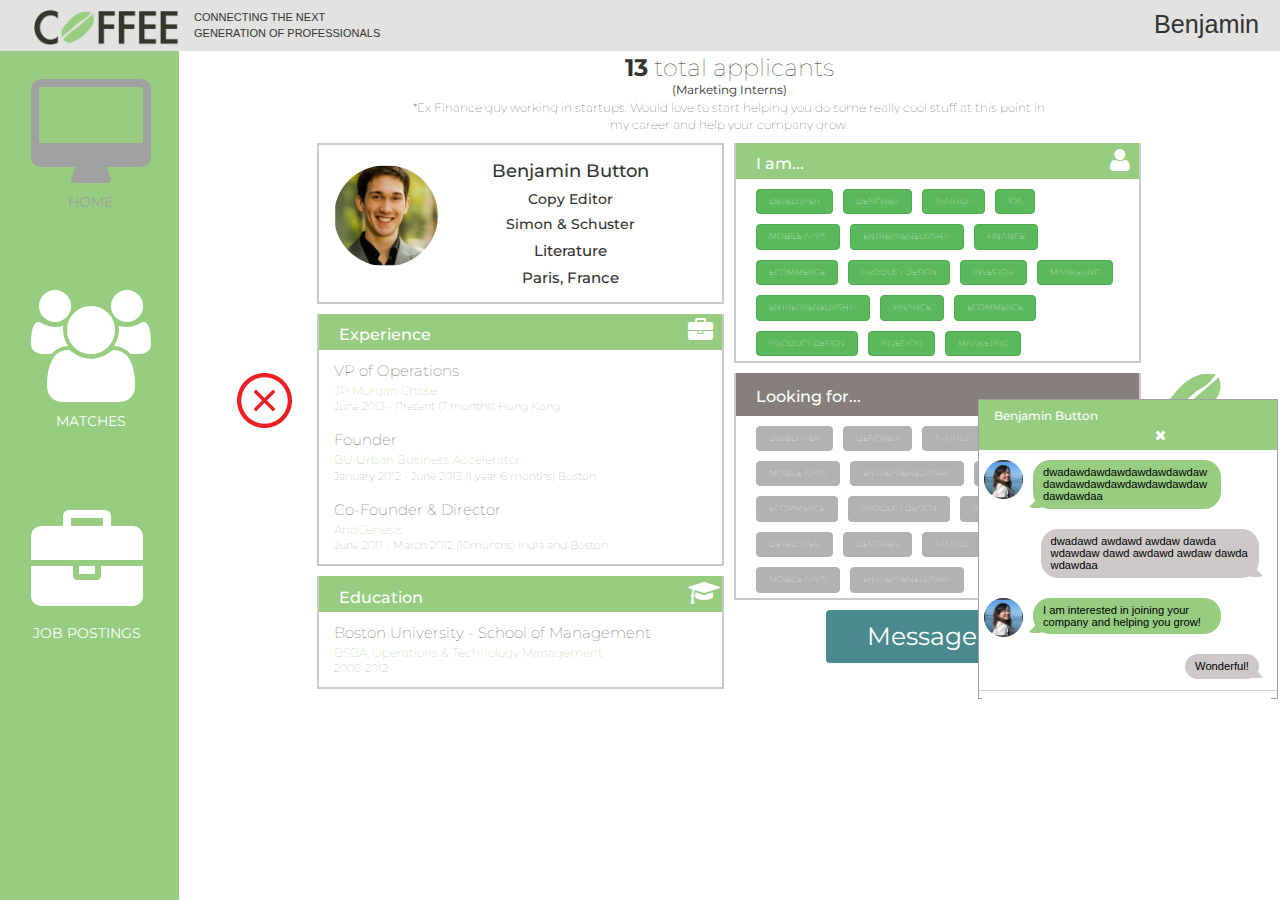
==== commit 2e1de9ca: "cleaned up code" ====
--- a/index.html
+++ b/index.html
@@ -24,25 +24,15 @@
     <!-- IE10 viewport hack for Surface/desktop Windows 8 bug -->
     <script src="js/ie10-viewport-bug-workaround.js"></script>
 
-    <!-- HTML5 shim and Respond.js IE8 support of HTML5 elements and media queries -->
-    <!--[if lt IE 9]>
-      <script src="https://oss.maxcdn.com/html5shiv/3.7.2/html5shiv.min.js"></script>
-      <script src="https://oss.maxcdn.com/respond/1.4.2/respond.min.js"></script>
-    <![endif]-->
-
+    <!-- Main Style Sheet -->
     <link rel="stylesheet" type="text/css" href="css/stylesheet.css">
 
     <script src="https://ajax.googleapis.com/ajax/libs/jquery/1.11.1/jquery.min.js"></script>
     <script type="text/javascript" src="js/jquery.easing.min.js"></script>
-    <script type="text/javascript">
-       
-     </script>
   </head>
 
   <body>
-
-
-
+    <!--Nav Bar-->
     <div class="navbar navbar-inverse navbar-fixed-top" role="navigation">
       <div class="container-fluid">
         <div class="navbar-header">
@@ -54,36 +44,22 @@
           </button>
           <a class="navbar-brand logo" href="#"><img src="img/logo.png" class="img-responsive" alt="Responsive image"></a>
         </div>
-        <div id="punch-line"><p>Connecting the next generation of professionals</p></div>
+        <div id="punch-line"><p id="punchline">Connecting the next generation of professionals</p></div>
         <div class="navbar name-identifier">
           <p id="user-name">Benjamin</p>
         </div>
       </div>
     </div> <!-- Nav Bar -->
 
+      <!--Side Bar -->
     <div class="container-fluid">
       <div class="row">
-        <div class="col-sm-3 col-md-2 sidebar">
+        <div class="col-sm-3 col-md-2 sidebar coffee-sidebar">
           <ul class="nav nav-sidebar nav-tabs" role="tablist">
-            <!-- <li class="active"><a href="#">Overview</a></li> -->
-            
             <li class="active" id="no-highlight"><a href="#profile" role="tab" data-toggle="tab"><i class="fa fa-desktop"></i></i><span class="title">HOME</span></a></li>
-
-            <li id="no-highlight"><a href="#matches" role="tab" data-toggle="tab"><i class="fa fa-users"></i><span class="title">MATCHES</span></a></li>
+            <li id="no-highlight"><a href="#matches" role="tab" data-toggle="tab"><i class="fa fa-users" id="matches-icon"></i><span class="title">MATCHES</span></a></li>
             <li id="no-highlight"><a href="#jobs" role="tab" data-toggle="tab"><i class="fa fa-briefcase"></i><span class="title">JOB POSTINGS</span></a></li>
           </ul>
-          <!-- <ul class="nav nav-sidebar">
-            <li><a href="">Nav item</a></li>
-            <li><a href="">Nav item again</a></li>
-            <li><a href="">One more nav</a></li>
-            <li><a href="">Another nav item</a></li>
-            <li><a href="">More navigation</a></li>
-          </ul>
-          <ul class="nav nav-sidebar">
-            <li><a href="">Nav item again</a></li>
-            <li><a href="">One more nav</a></li>
-            <li><a href="">Another nav item</a></li>
-          </ul> -->
         </div> <!-- Side Bar-->
         
         <div class="tab-content">
@@ -215,25 +191,20 @@
                           <button class="btn seeking-tag">iOS</button>
                           <button class="btn seeking-tag">Mobile Apps</button>
                           <button class="btn seeking-tag">Entrepreneurship</button>
-                          
-
-
-
-                        </div>
-                      </div>
-                    </div>
-                  </div>
+                        </div>
+                      </div>
+                    </div>
+                  </div>
+
                   <div class="row">
                     <div class="col-sm-12 placeholder right-col message">
                     <button id="chatmessage" class="btn btn-message">Message <i class="fa fa-comment"></i></button>
                     </div>
-                </div>
-                </div>
-              
+                  </div>
+
+                </div> <!--Right-col-->
            </div>
-
-
-</div>
+          </div> <!--Home Main-->
             <div class="col-sm-1 swipe right">
               <button type="button" class="btn btn-reject"><img src="img/coffeebean.png"></button>
             </div>
@@ -287,9 +258,6 @@
    </div>
  </div>
         </div> <!--Profile-->
-
-
-
 
           <div class="tab-pane fade col-sm-9 col-sm-offset-3 col-md-10 col-md-offset-2 main" id="matches">
             <div class="tab content col-sm-6 left-col two" style="background-color: rgb(48, 42, 40);">
@@ -354,58 +322,52 @@
                 </ul>
 
               </div> <!--End of tab-->
-
-             
-                
-                
                   
-                  <div class="col-sm-12">
-
-                    <div class="popover-header" style="padding: 0px;"><p>*Ex Finance guy working in startups. Would love to start helping you do some really cool stuff at this point in my career and help your company grow.</p></div>
+              <div class="col-sm-12">
+
+                <div class="popover-header" style="padding: 0px;"><p>*Ex Finance guy working in startups. Would love to start helping you do some really cool stuff at this point in my career and help your company grow.</p></div>
                     
+                <div class="row">
+                  <div class="col-sm-9 placeholder middle-col experience">
+                    <div class="col-sm-12 header"> <div class="col-sm-10"><h6 class="header-title">Experience</h6></div><div class="col-sm-1"><i class="fa fa-briefcase header-icon"></i></div></div>
                     <div class="row">
-                    <div class="col-sm-9 placeholder middle-col experience">
-                    
-                      <div class="col-sm-12 header"> <div class="col-sm-10"><h6 class="header-title">Experience</h6></div><div class="col-sm-1"><i class="fa fa-briefcase header-icon"></i></div></div>
-
-                       <div class="row">
-                        <div class="col-sm-12">
-                          <h6 class="title-tag">VP of Operations</h6>
-                          <p class="organization-tag">JP Morgan Chase</p>
-                          <p class="time-tag">June 2013 - Present (7 months) Hong Kong</p>
-                        </div>
-                      </div>
-
-                       <div class="row">
-                        <div class="col-sm-12">
-                          <h6 class="title-tag">Founder</h6>
-                          <p class="organization-tag">BU Urban Business Accelerator</p>
-                          <p class="time-tag">January 2012 - June 2013 (1 year 6 months) Boston</p>
-                        </div>
-                      </div>
-
-                       <div class="row">
-                        <div class="col-sm-12">
-                          <h6 class="title-tag">Co-Founder & Director</h6>
-                          <p class="organization-tag">AnaGenesis</p>
-                          <p class="time-tag">June 2011 - March 2012 (10months) India and Boston</p>
-                        </div>
-                      </div>
-                    </div>
-                  </div>
-
-                  <div class="row">
-                    <div class="col-sm-9 placeholder middle-col education">
-                      <div class="col-sm-12 header"> <div class="col-sm-10"><h6 class="header-title">Education</h6></div><div class="col-sm-1"><i class="fa fa-graduation-cap header-icon"></i></div></div>
-                      <div class="row">
-                        <div class="col-sm-12">
-                          <h6 class="title-tag">Boston University - School of Management</h6>
-                          <p class="organization-tag">BSBA, Operations & Technology Management</p>
-                          <p class="time-tag">2008-2012</p>
-                        </div>
-                      </div>
-                    </div>
-                    </div>
+                      <div class="col-sm-12">
+                        <h6 class="title-tag">VP of Operations</h6>
+                        <p class="organization-tag">JP Morgan Chase</p>
+                        <p class="time-tag">June 2013 - Present (7 months) Hong Kong</p>
+                        </div>
+                    </div>
+
+                    <div class="row">
+                      <div class="col-sm-12">
+                        <h6 class="title-tag">Founder</h6>
+                        <p class="organization-tag">BU Urban Business Accelerator</p>
+                        <p class="time-tag">January 2012 - June 2013 (1 year 6 months) Boston</p>
+                      </div>
+                    </div>
+
+                    <div class="last row">
+                      <div class="col-sm-12">
+                        <h6 class="title-tag">Co-Founder & Director</h6>
+                        <p class="organization-tag">AnaGenesis</p>
+                        <p class="time-tag">June 2011 - March 2012 (10months) India and Boston</p>
+                      </div>
+                    </div>
+                  </div>
+                </div>
+
+                <div class="row">
+                  <div class="col-sm-9 placeholder middle-col education">
+                    <div class="col-sm-12 header"> <div class="col-sm-10"><h6 class="header-title">Education</h6></div><div class="col-sm-1"><i class="fa fa-graduation-cap header-icon"></i></div></div>
+                    <div class="last row">
+                      <div class="col-sm-12">
+                        <h6 class="title-tag">Boston University - School of Management</h6>
+                        <p class="organization-tag">BSBA, Operations & Technology Management</p>
+                        <p class="time-tag">2008-2012</p>
+                      </div>
+                    </div>
+                  </div>
+                </div>
 
 
                     <div class="row">
@@ -428,8 +390,7 @@
                         </div>
                       </div>
                     </div>
-                  </div>
-
+                  </div> <!--Row-->
 
                   <div class="row">
                     <div class="col-sm-9 placeholder middle-col want">
@@ -452,9 +413,9 @@
                         </div>
                       </div>
                     </div>
-                  </div>
-
-                  </div>
+                  </div> <!--Row-->
+
+                </div> <!--Col-sm-12-->
                 
              
 
@@ -471,7 +432,7 @@
             <ul id="progressbar">
             <li class="active">Work Environment</li>
             <li>Job Description</li>
-            <li>Preview</li>
+            <li>Perks</li>
             </ul>
 
             <!-- fieldsets -->
@@ -640,100 +601,23 @@
             <h3 class="fs-subtitle">Tell Us About This Job</h3>
             <input type="text" name="jobtitle" placeholder="Job Title" />
             <input type="text" name="location" placeholder="Location" />
-            <input type="text" name="aboutyou" placeholder="Who Should the Candidate Be?" />
+            <input type="text" name="salary" placeholder="$80,000 - $100,000"/>
+            <input type="text" name="description" placeholder="Facebooks's frontend engineers are JavaScript ninjas."/>
+            <input type="text" name="aboutyou" placeholder="You are someone who ships faster and maintainable code." />
             <input type="text" name="yourskills" placeholder="What Skills Should the Candidate Have?" />
-            <input type="text" name="benefits" placeholder="Benefits" />
-            <input type="text" name="description" placeholder="WunWun's frontend engineers are JavaScript professionals. Sometimes they're referred to as Ninjas, Assassins, or Rockstars, but we prefer calling them by their real names. As a frontend engineer, you'll be responsible for building, enhancing and maintaining our mobile & web apps, as well as our internal tools that are built in JavaScript. You'll build awesome libraries to get the job done right, and if it makes sense to, you'll release them under the MIT license to the world." />
             <input type="button" name="previous" class="previous action-button" value="Previous" />
             <input type="button" name="next" class="next action-button" value="Next" />
             </fieldset>
 
             <fieldset>
-            <h2 class="fs-title">Preview</h2>
-            <h3 class="fs-subtitle">We will never sell it</h3>
-            <input type="text" name="fname" placeholder="First Name" />
-            <input type="text" name="lname" placeholder="Last Name" />
-            <input type="text" name="phone" placeholder="Phone" />
-            <textarea name="address" placeholder="Address"></textarea>
+            <h2 class="fs-title">Perks</h2>
+            <h3 class="fs-subtitle">More than money</h3>
+            
+            <textarea name="perks" placeholder="Your own computer setup."></textarea>
             <input type="button" name="previous" class="previous action-button" value="Previous" />
             <input type="submit" name="submit" class="submit action-button" value="Submit" />
             </fieldset>
             </form>
-            
-            
-
-           <!--  <div class="col-sm-6 post-job" id="first_step">
-              <div class="page-header col-sm-6" style="margin-left: 40%">
-                <h1>Example page header</h1>
-              </div>
-
-              <div class="form">
-              <div class="col-sm-12 header" style="margin-bottom: 5px;"><div class="col-sm-10"><h6 class="header-title">Job Title</h6></div></div>
-                  <div class="row">
-                    <div class="col-sm-12 text-input">
-                          <input type="text" name="jobtitle" id="jobtitle" value="jobtitle" placeholder="">
-                    </div>
-                  </div>
-              </div>
-              </div>
-
-            <div class="col-sm-6 post-job" id="second_step">
-                <div class="col-sm-12 header" style="margin-bottom: 5px;"> <div class="col-sm-10"><h6 class="header-title">Location</h6></div></div>
-                  <div class="row">
-                    <div class="col-sm-12 text-input">
-                          <input placeholder="New York, NY">
-                    </div>
-                  </div>
-              </div>
-
-            <div class="col-sm-6 post-job hide">
-                <div class="col-sm-12 header" style="margin-bottom: 5px;"> <div class="col-sm-10"><h6 class="header-title">Headline</h6></div></div>
-                  <div class="row">
-                    <div class="col-sm-12 text-input">
-                          <textarea class="placeholder4"></textarea>
-                    </div>
-                  </div>
-              </div>
-
-
-              <div class="col-sm-6 post-job hide">
-                  <div class="row">
-                    <div class="col-sm-12" style="text-align: center;">
-                          <h3>What <h2 style="color: rgb(150, 205, 128);">INDUSTRY</h2></h3> <h3>is your company in?</h3>
-                    </div>
-                  </div>
-              </div>
-              
-
-              <div class="col-sm-6 post-job hide">
-                <div class="col-sm-12 header" style="margin-bottom: 5px;"> <div class="col-sm-10"><h6 class="header-title">Industry</h6></div></div>
-                  <div class="row">
-                    <div class="col-sm-12 text-input">
-                          <input>
-                    </div>
-                  </div>
-              </div>
-
-              <div class="col-sm-6 post-job hide">
-                <div class="col-sm-12 header" style="margin-bottom: 5px;"> <div class="col-sm-10"><h6 class="header-title">Job Description</h6></div></div>
-                  <div class="row">
-                    <div class="col-sm-12 text-input">
-                          <input>
-                    </div>
-                  </div>
-              </div>
-
-              <div class="col-sm-6 post-job hide">
-                <div class="col-sm-12 header" style="margin-bottom: 5px;"> <div class="col-sm-10"><h6 class="header-title">Salary Range</h6></div></div>
-                  <div class="row">
-                    <div class="col-sm-12 text-input">
-                          <input>
-                    </div>
-                  </div>
-              </div>
-              <div class="col-sm-1 col-sm-offset-6">
-                <button class="btn btn-success btn-next">Next</button>
-              </div> -->
               
            </div> <!--container-->
 
@@ -769,37 +653,39 @@
                       </div>
                </div>
 
-                 <div id="job_description">
+              <div id="job_description">
                 <div class="placeholder">
                  <div class="col-sm-12 header preview-header"> <div class="col-sm-10"><h6 class="preview-title">Job Description</h6></div><div class="col-sm-2"><i class="fa fa-briefcase preview-icon"></i></div></div>
 
-                       <div class="row">
-                        <div class="col-sm-12 description-holder holder2">
-                          <p class="preview_description">Maintains database by identifying and solivng database requirements, supporting users.</p>
-                        </div>
-                      </div>
-                      </div>
-               </div>
+                  <div class="row">
+                    <div class="col-sm-12 description-holder holder2">
+                      <p class="preview_description">Facebook's frontend engineers are JavaScript professionals. Sometimes they're referred to as Ninjas, Assassins, or Rockstars, but we prefer calling them by their real names.</p>
+                    </div>
+                  </div>
+                </div>
+              </div>
 
                <div id="job_requirements">
                 <div class="placeholder">
                  <div class="col-sm-12 header preview-header"> <div class="col-sm-10"><h6 class="preview-title">Requirements</h6></div><div class="col-sm-2"><i class="fa fa-briefcase preview-icon"></i></div></div>
 
-                       <div class="row">
-                        <div class="col-sm-12 description-holder holder3">
-                          <p class="preview_description">Maintains database by identifying and solivng database requirements, supporting users.</p>
-                        </div>
-                      </div>
-                      </div>
-               </div>
-
+                  <div class="row">
+                    <div class="col-sm-12 description-holder holder3">
+                      <ul id="preview_list" class="preview_description">
+                        <li>You're a master of the DOM.</li>
+                        <li>You're a stylesheet badass.</li>
+                        <li>You're blindly in love with JavaScript.</li>
+                      </ul>
+                    </div>
+                  </div>
+                </div>
+               </div> <!--Job Requirements-->
+             
              </div>
            </div> <!-- preview -->
-
          </div> <!--jobs-->
        </div>
       </div> <!-- tab-content -->
-       
       </div>
     </div>
 
@@ -810,165 +696,7 @@
     <script src="js/bootstrap.min.js"></script>
     <script type="text/javascript" src="js/jquery-ui.min.js"></script>
     <script src="js/docs.min.js"></script>
-    <script type="text/javascript">
-
-$("#closechat").click(function() {
-  $("div.chatbox").toggleClass( "close-chat");
-  
-});
-
-$("#chatmessage").click(function() {
-  $("div.chatbox").removeClass( "close-chat");
-  
-  if($('div.chatbox').hasClass('minimize-chat')){
-      $('div.chatbox').removeClass('minimize-chat');
-  }
-
-  if($('div.chatter-wrap').hasClass('close-chat')) {
-    $('div.chatter-wrap').removeClass('close-chat');
-    $('div.stick').removeClass('stick-bottom');
-  }
-
-});
-
-$(".chat-header").click(function() {
-  $("div.chatbox").toggleClass( "minimize-chat");
-  $("div.stick").toggleClass("stick-bottom");
-  $("div.chatter-wrap").toggleClass( "close-chat");
-});
-
-
-var height = 0;
-$('div.speech-col p').each(function(i, value){
-    height += parseInt($(this).height());
-});
-
-height += '';
-
-$('.speech-col').animate({scrollTop: height});
-
-    var observe;
-if (window.attachEvent) {
-    observe = function (element, event, handler) {
-        element.attachEvent('on'+event, handler);
-    };
-}
-else {
-    observe = function (element, event, handler) {
-        element.addEventListener(event, handler, false);
-    };
-}
-function init () {
-    var text = document.getElementById('chatwrite');
-    function resize () {
-        text.style.height = 'auto';
-        text.style.height = text.scrollHeight+'px';
-    }
-    /* 0-timeout to get the already changed text */
-    function delayedResize () {
-        window.setTimeout(resize, 0);
-    }
-    observe(text, 'change',  resize);
-    observe(text, 'cut',     delayedResize);
-    observe(text, 'paste',   delayedResize);
-    observe(text, 'drop',    delayedResize);
-    observe(text, 'keydown', delayedResize);
-
-    text.focus();
-    text.select();
-    resize();
-}
-
-init();
-
-
-
-    </script>
-
-    <script>
-$(function() {
- 
-//jQuery time
-var current_fs, next_fs, previous_fs; //fieldsets
-var left, opacity, scale; //fieldset properties which we will animate
-var animating; //flag to prevent quick multi-click glitches
- 
-$(".next").click(function(){
-if(animating) return false;
-animating = true;
- 
-current_fs = $(this).parent();
-next_fs = $(this).parent().next();
- 
-//activate next step on progressbar using the index of next_fs
-$("#progressbar li").eq($("fieldset").index(next_fs)).addClass("active");
- 
-//show the next fieldset
-next_fs.show(); 
-//hide the current fieldset with style
-current_fs.animate({opacity: 0}, {
-step: function(now, mx) {
-//as the opacity of current_fs reduces to 0 - stored in "now"
-//1. scale current_fs down to 80%
-scale = 1 - (1 - now) * 0.2;
-//2. bring next_fs from the right(50%)
-left = (now * 50)+"%";
-//3. increase opacity of next_fs to 1 as it moves in
-opacity = 1 - now;
-current_fs.css({'transform': 'scale('+scale+')'});
-next_fs.css({'left': left, 'opacity': opacity});
-}, 
-duration: 800, 
-complete: function(){
-current_fs.hide();
-animating = false;
-}, 
-//this comes from the custom easing plugin
-easing: 'easeInOutBack'
-});
-});
- 
-$(".previous").click(function(){
-if(animating) return false;
-animating = true;
- 
-current_fs = $(this).parent();
-previous_fs = $(this).parent().prev();
- 
-//de-activate current step on progressbar
-$("#progressbar li").eq($("fieldset").index(current_fs)).removeClass("active");
- 
-//show the previous fieldset
-previous_fs.show(); 
-//hide the current fieldset with style
-current_fs.animate({opacity: 0}, {
-step: function(now, mx) {
-//as the opacity of current_fs reduces to 0 - stored in "now"
-//1. scale previous_fs from 80% to 100%
-scale = 0.8 + (1 - now) * 0.2;
-//2. take current_fs to the right(50%) - from 0%
-left = ((1-now) * 50)+"%";
-//3. increase opacity of previous_fs to 1 as it moves in
-opacity = 1 - now;
-current_fs.css({'left': left});
-previous_fs.css({'transform': 'scale('+scale+')', 'opacity': opacity});
-}, 
-duration: 800, 
-complete: function(){
-current_fs.hide();
-animating = false;
-}, 
-//this comes from the custom easing plugin
-easing: 'easeInOutBack'
-});
-});
- 
-$(".submit").click(function(){
-return false;
-})
- 
-});
-</script>
+    <script type="text/javascript" src="js/script.js"></script>
     
   </body>
 </html>
--- a/css/stylesheet.css
+++ b/css/stylesheet.css
@@ -19,6 +19,11 @@
 	display: inline-block;
 	font-weight: 100;
 	text-transform: uppercase;
+	font-family: HelveticaNeue-Light, 'lucida grande', tahoma, verdana, arial, sans-serif; 
+}
+
+#punchline {
+	font-family: HelveticaNeue-Light, 'lucida grande', tahoma, verdana, arial, sans-serif; 
 }
 
 .name-identifier {
@@ -26,6 +31,7 @@
 	float: right;
 	font-size: 1em;
 	margin-bottom: 0px;
+	padding: 5px;
 }
 
 .page-header {
@@ -33,7 +39,7 @@
 }
 
 .navbar-inverse {
-	background-color: rgb(205, 201, 200);
+	background-color: rgb(226, 226, 225);
 	border-color: transparent;
 }
 
@@ -60,8 +66,8 @@
 
 #user-name {
 	margin-bottom: 0px;
-	font-family: 'lucida grande', tahoma, verdana, arial, sans-serif;
-	font-size: 1em;
+	font-family: HelveticaNeue-Light, 'lucida grande', tahoma, verdana, arial, sans-serif;
+	font-size: 0.9em;
 	font-weight: 100;
 }
 
@@ -70,6 +76,7 @@
 .sidebar {
 	background-color: rgb(150, 205, 128);
 	top: 50px;
+	
 }
 
 .nav-tabs {
@@ -141,6 +148,9 @@
 	/* Centers the icons on side bar*/
 }
 
+#matches-icon {
+	margin-bottom: 8px;
+}
 
 span.title {
 	font-style: normal;
@@ -166,7 +176,7 @@
 
 p.quote {
 	font-size: 12px;
-	margin-bottom: 5px;
+	margin-bottom: 0px;
 }
 
 .wrapper {
@@ -426,7 +436,7 @@
 	border: 1px solid rgb(160, 160, 160);
 	bottom: 0;
 	right: 5;
-	font-family: Helvetica, Arial, 'lucida grande', tahoma, verdana, arial, sans-serif;
+	font-family: "Helvetica Neue Light", "Helvetica Neue", Helvetica, Arial, 'lucida grande', tahoma, verdana, arial, sans-serif;
 }
 
 .chatbox .row .col-sm-12 {
@@ -476,9 +486,12 @@
 	height: 1em;
 	font-size: 12px;
 	font-weight: lighter;
-
-	font-family: Helvetica, Arial, 'lucida grande', tahoma, verdana, arial, sans-serif;
+	font-family: HelveticaNeue-Light, "Helvetica Neue Light", "Helvetica Neue", Helvetica, Arial, 'lucida grande', tahoma, verdana, arial, sans-serif;
 	color: black;
+}
+
+.bubble {
+	font-family: HelveticaNeue-Light, "Helvetica Neue Light", "Helvetica Neue", Helvetica, Arial, 'lucida grande', tahoma, verdana, arial, sans-serif;
 }
 
 .chat-header {
@@ -689,6 +702,10 @@
 	margin-left: 13%;
 }
 
+.last {
+	margin-bottom: 5px;
+}
+
 .arrow-right {
 	border-top: 10px solid transparent;
 	border-bottom: 10px solid transparent;
@@ -775,8 +792,9 @@
 margin-top: 10px;
 width: 100px;
 background: #27AE60;
+background: rgb(150, 205, 128);
 font-weight: bold;
-color: white;
+color: #666;
 border: 0 none;
 border-radius: 1px;
 cursor: pointer;
@@ -784,13 +802,14 @@
 
 }
 #msform .action-button:hover, #msform .action-button:focus {
-box-shadow: 0 0 0 2px white, 0 0 0 3px #27AE60;
+box-shadow: 0 0 0 2px white, 0 0 0 3px rgb(150, 205, 128);
 }
 /*headings*/
 .fs-title {
 font-size: 15px;
 text-transform: uppercase;
 color: #2C3E50;
+color: rgb(150, 205, 128);
 margin-bottom: 10px;
 }
 .fs-subtitle {
@@ -798,6 +817,7 @@
 font-size: 13px;
 color: #666;
 margin-bottom: 20px;
+margin-top: 14px;
 }
 /*progressbar*/
 #progressbar {
@@ -848,11 +868,12 @@
 /*The number of the step and the connector before it = green*/
 #progressbar li.active:before, #progressbar li.active:after {
 background: #27AE60;
-color: white;
+background: rgb(150, 205, 128);
+color: #666;
 }
 
 /* This is the select dropdown*/
-.custom-dropdown--large {
+.--large {
     font-size: 1.5em;
 }
 
@@ -873,7 +894,9 @@
 
 .custom-dropdown__select--green {
 	background-color: #27AE60;
-	color: black;
+	background: rgb(150, 205, 128);
+	color: #666;
+	width: 140px;
 }
 
 @supports (pointer-events: none) and
@@ -943,7 +966,10 @@
      .custom-dropdown--green::before {
         top: .5em; bottom: .5em;
         background-color: #27AE60;
+        background: rgb(150, 205, 128);
         border-left: 1px solid #27AE60;
+        border-left: 1px solid rgb(150, 205, 128);
+
     }
 
     .custom-dropdown--green::after {
@@ -986,7 +1012,7 @@
 }
 
 .holder3 {
-	height: 67px;
+	height: 75px;
 }
 
 .preview_description {
@@ -1005,6 +1031,11 @@
 .preview-header {
 	padding-top: 0;
 	background-color: gray;
+	padding-left: 5px;
+}
+
+#preview_list {
+	margin-left: 10px;
 	padding-left: 5px;
 }
 
